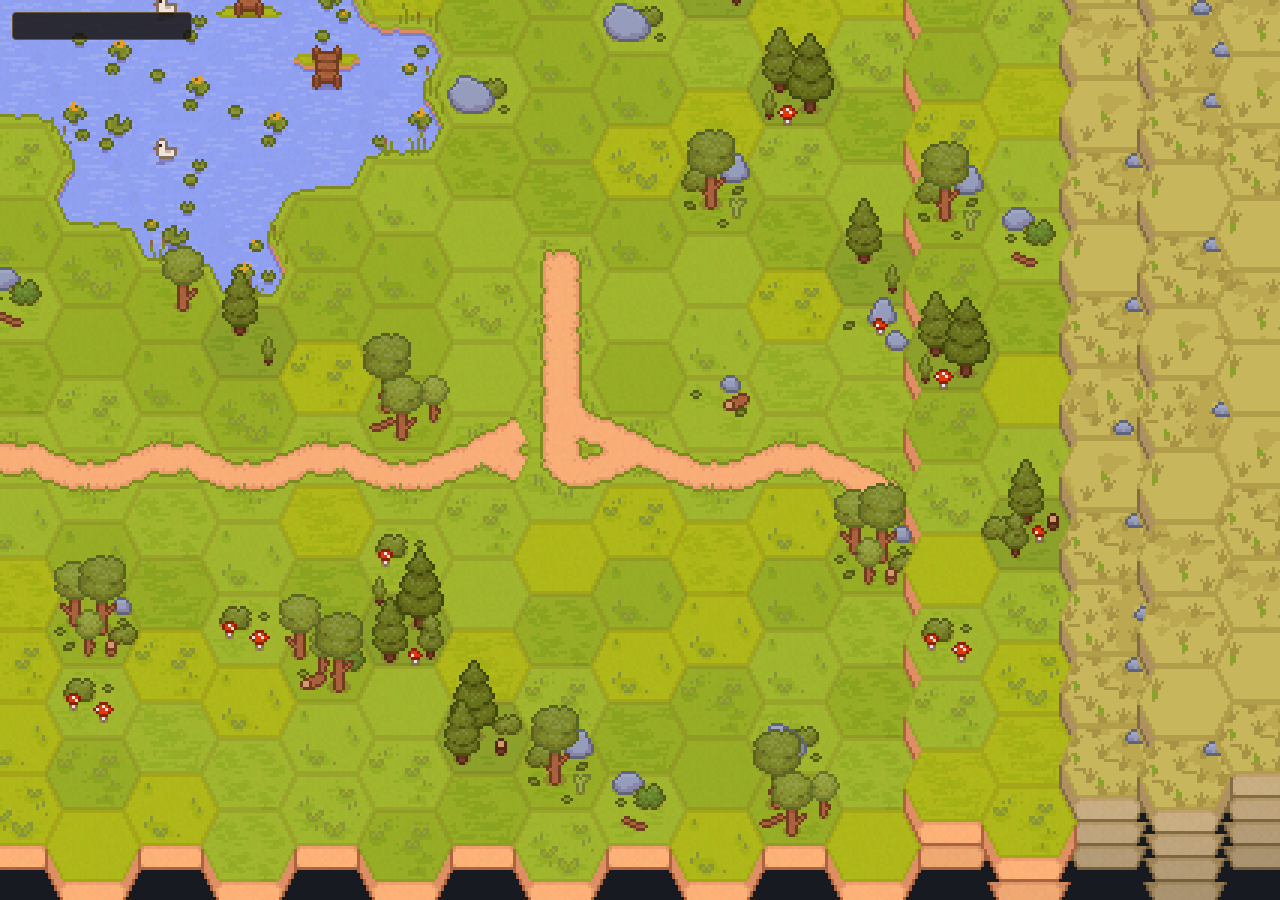
==== index.html @ 035b2f47 "Gut the three.js game; rebuild on the 2.5D tileset The repo now lives at the project root, so the ga" ====
<!DOCTYPE html>
<html lang="en">
<head>
  <meta charset="UTF-8">
  <meta name="viewport" content="width=device-width, initial-scale=1.0, user-scalable=no">
  <title>Hex World</title>
  <link rel="stylesheet" href="src/ui/ui.css">
</head>
<body>
  <div id="stage">
    <canvas id="view"></canvas>

    <!-- World-anchored context buttons; positioned by the camera transform. -->
    <div id="worldspace"></div>

    <!-- Top-left status readout. -->
    <div id="hud">
      <div id="hud-stats"></div>
      <div id="hud-skills"></div>
    </div>

    <!-- Bottom bar: the panel buttons. -->
    <nav id="taskbar"></nav>

    <div id="notifications"></div>
    <div id="modal-root"></div>
  </div>

  <noscript>This game needs JavaScript.</noscript>
  <script type="module" src="src/main.js"></script>
</body>
</html>
---- src/ui/ui.css ----
/* ui.css — chrome around the canvas. The world itself is drawn, not styled. */

@import url('https://fonts.googleapis.com/css2?family=Cinzel:wght@400;700&display=swap');

:root {
  --ink: #f0e6d2;
  --ink-dim: #b9ab8f;
  --panel: #1e1a14;
  --panel-edge: #6b5836;
  --accent: #d9b45b;
  --bad: #c05a4a;
}

* { box-sizing: border-box; }

html, body {
  margin: 0;
  height: 100%;
  overflow: hidden;
  background: #0d0f14;
  color: var(--ink);
  font-family: 'Cinzel', Georgia, serif;
  -webkit-font-smoothing: antialiased;
}

#stage { position: relative; width: 100vw; height: 100vh; }

#view {
  display: block;
  width: 100%;
  height: 100%;
  image-rendering: pixelated;
  image-rendering: crisp-edges;
  cursor: crosshair;
  touch-action: none;
}

/* ---------------------------------------------------------------- HUD */

#hud {
  position: absolute;
  top: 12px;
  left: 12px;
  padding: 10px 14px;
  background: rgba(20, 17, 12, 0.82);
  border: 1px solid var(--panel-edge);
  border-radius: 4px;
  font-size: 13px;
  line-height: 1.6;
  pointer-events: none;
  min-width: 180px;
}

#hud b { color: var(--accent); font-weight: 700; }
#hud .dim { color: var(--ink-dim); font-size: 11px; }

#hud-skills { margin-top: 6px; }
#hud-skills .skill { display: flex; align-items: center; gap: 6px; }
#hud-skills img { width: 16px; height: 16px; image-rendering: pixelated; }

/* ------------------------------------------------------- world-anchored */

#worldspace {
  position: absolute;
  inset: 0;
  pointer-events: none;
  overflow: hidden;
}

.context-button {
  position: absolute;
  transform: translate(-50%, -100%);
  padding: 4px 10px;
  background: rgba(20, 17, 12, 0.92);
  border: 1px solid var(--panel-edge);
  border-radius: 3px;
  color: var(--ink);
  font-family: inherit;
  font-size: 12px;
  white-space: nowrap;
  cursor: pointer;
  pointer-events: auto;
}

.context-button:hover { border-color: var(--accent); color: var(--accent); }

/* ---------------------------------------------------------- notifications */

#notifications {
  position: absolute;
  top: 12px;
  left: 50%;
  transform: translateX(-50%);
  display: flex;
  flex-direction: column;
  gap: 6px;
  align-items: center;
  pointer-events: none;
}

.notification {
  padding: 6px 14px;
  background: rgba(20, 17, 12, 0.92);
  border: 1px solid var(--panel-edge);
  border-radius: 3px;
  font-size: 13px;
  animation: fade-in 160ms ease-out;
}

@keyframes fade-in { from { opacity: 0; transform: translateY(-4px); } }

/* -------------------------------------------------------------- taskbar */

#taskbar {
  position: absolute;
  bottom: 12px;
  left: 50%;
  transform: translateX(-50%);
  display: flex;
  gap: 8px;
}

#taskbar button {
  padding: 6px 16px;
  background: rgba(20, 17, 12, 0.92);
  border: 1px solid var(--panel-edge);
  border-radius: 3px;
  color: var(--ink);
  font-family: inherit;
  font-size: 13px;
  cursor: pointer;
}

#taskbar button:hover { border-color: var(--accent); color: var(--accent); }

/* --------------------------------------------------------------- modals */

#modal-root:empty { display: none; }

#modal-root {
  position: absolute;
  inset: 0;
  display: flex;
  align-items: center;
  justify-content: center;
  background: rgba(0, 0, 0, 0.5);
}
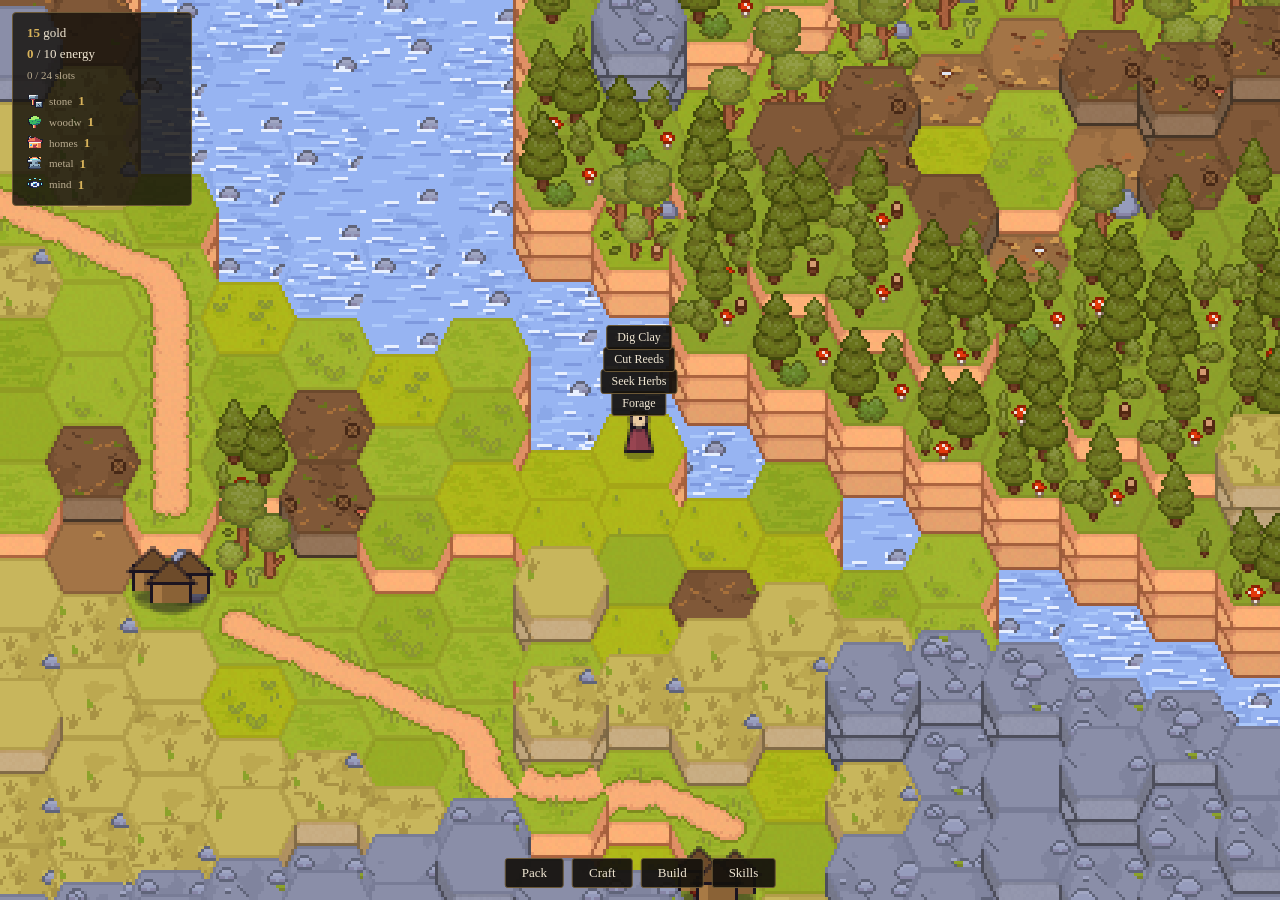
==== commit d8c54018: "Make it playable: world actions, context buttons and panels The economy had no way to reach the worl" ====
--- a/index.html
+++ b/index.html
@@ -17,6 +17,7 @@
     <div id="hud">
       <div id="hud-stats"></div>
       <div id="hud-skills"></div>
+      <div id="hud-terrain" class="dim"></div>
     </div>
 
     <!-- Bottom bar: the panel buttons. -->
--- a/src/ui/ui.css
+++ b/src/ui/ui.css
@@ -145,3 +145,217 @@
   justify-content: center;
   background: rgba(0, 0, 0, 0.5);
 }
+
+/* ------------------------------------------------------------ progress */
+
+.progress {
+  position: absolute;
+  transform: translate(-50%, -100%);
+  padding: 4px 10px;
+  background: rgba(20, 17, 12, 0.94);
+  border: 1px solid var(--panel-edge);
+  border-radius: 3px;
+  font-size: 12px;
+  white-space: nowrap;
+  pointer-events: none;
+}
+
+.progress .bar {
+  margin-top: 4px;
+  height: 4px;
+  background: #3a3227;
+  border-radius: 2px;
+  overflow: hidden;
+}
+
+.progress .bar i { display: block; height: 100%; width: 0; background: var(--accent); }
+
+/* --------------------------------------------------------------- modal */
+
+.modal {
+  width: min(680px, 92vw);
+  max-height: 82vh;
+  display: flex;
+  flex-direction: column;
+  background: var(--panel);
+  border: 1px solid var(--panel-edge);
+  border-radius: 5px;
+  box-shadow: 0 14px 40px rgba(0, 0, 0, 0.65);
+}
+
+.modal header {
+  display: flex;
+  align-items: center;
+  gap: 12px;
+  padding: 12px 16px;
+  border-bottom: 1px solid var(--panel-edge);
+}
+
+.modal header h2 { margin: 0; font-size: 18px; flex: 1; text-transform: capitalize; }
+
+.modal .close {
+  background: none;
+  border: none;
+  color: var(--ink-dim);
+  font-size: 22px;
+  line-height: 1;
+  cursor: pointer;
+}
+
+.modal .close:hover { color: var(--accent); }
+
+.modal-body { padding: 14px 16px; overflow-y: auto; font-size: 14px; }
+.modal-body h3 { font-size: 14px; margin: 16px 0 6px; color: var(--accent); }
+.modal-body p { margin: 6px 0; }
+
+.icon { image-rendering: pixelated; vertical-align: middle; }
+.dim { color: var(--ink-dim); }
+
+/* ------------------------------------------------------------ inventory */
+
+.slots {
+  display: grid;
+  grid-template-columns: repeat(auto-fill, minmax(46px, 1fr));
+  gap: 6px;
+  margin: 10px 0;
+}
+
+.slot {
+  position: relative;
+  aspect-ratio: 1;
+  display: flex;
+  align-items: center;
+  justify-content: center;
+  background: rgba(0, 0, 0, 0.25);
+  border: 1px solid #3a3227;
+  border-radius: 3px;
+}
+
+.slot.empty { opacity: 0.4; }
+.slot .qty { position: absolute; right: 3px; bottom: 1px; font-size: 11px; }
+
+.line {
+  display: flex;
+  align-items: center;
+  gap: 8px;
+  width: 100%;
+  padding: 6px 8px;
+  margin-bottom: 4px;
+  background: rgba(0, 0, 0, 0.2);
+  border: 1px solid #3a3227;
+  border-radius: 3px;
+  color: var(--ink);
+  font-family: inherit;
+  font-size: 13px;
+  cursor: pointer;
+  text-align: left;
+}
+
+.line span:nth-child(2) { flex: 1; }
+.line:hover { border-color: var(--accent); }
+
+/* -------------------------------------------------------------- crafting */
+
+.tabs { display: flex; gap: 4px; flex-wrap: wrap; margin-bottom: 10px; }
+
+.tabs .tab {
+  display: flex;
+  align-items: center;
+  gap: 5px;
+  padding: 5px 10px;
+  background: rgba(0, 0, 0, 0.25);
+  border: 1px solid #3a3227;
+  border-radius: 3px;
+  color: var(--ink-dim);
+  font-family: inherit;
+  font-size: 12px;
+  text-transform: capitalize;
+  cursor: pointer;
+}
+
+.tabs .tab img { image-rendering: pixelated; }
+.tabs .tab.on { color: var(--accent); border-color: var(--accent); }
+
+.recipes { display: flex; flex-direction: column; gap: 8px; }
+
+.recipe {
+  padding: 8px 10px;
+  background: rgba(0, 0, 0, 0.2);
+  border: 1px solid #3a3227;
+  border-radius: 3px;
+}
+
+.recipe.locked { opacity: 0.62; }
+
+.recipe-head { display: flex; align-items: center; gap: 10px; }
+.recipe-head > div { flex: 1; display: flex; flex-direction: column; }
+.recipe-head .dim { font-size: 11px; text-transform: capitalize; }
+
+.recipe-head button {
+  padding: 5px 12px;
+  background: #2b2519;
+  border: 1px solid var(--panel-edge);
+  border-radius: 3px;
+  color: var(--ink);
+  font-family: inherit;
+  font-size: 12px;
+  cursor: pointer;
+}
+
+.recipe-head button:hover:not(:disabled) { border-color: var(--accent); color: var(--accent); }
+.recipe-head button:disabled { opacity: 0.4; cursor: default; }
+
+.ingredients { display: flex; flex-wrap: wrap; gap: 10px; margin-top: 6px; font-size: 12px; }
+.ingredient { display: inline-flex; align-items: center; gap: 3px; }
+.ingredient.short { color: var(--bad); }
+
+.why { margin: 6px 0 0; padding-left: 16px; font-size: 11px; color: var(--ink-dim); }
+
+/* ---------------------------------------------------------------- skills */
+
+.skill-block { margin-bottom: 18px; }
+.skill-block header { display: flex; align-items: center; gap: 8px; padding: 0; border: none; }
+.skill-block h3 { margin: 0; flex: 1; text-transform: capitalize; color: var(--ink); }
+.skill-block header img { image-rendering: pixelated; }
+.skill-block header b { color: var(--accent); font-size: 18px; }
+
+.xp-bar { height: 4px; margin: 6px 0 10px; background: #3a3227; border-radius: 2px; overflow: hidden; }
+.xp-bar i { display: block; height: 100%; background: var(--accent); }
+
+.abilities { display: flex; flex-direction: column; gap: 6px; }
+.ability { display: flex; gap: 10px; align-items: flex-start; font-size: 12px; }
+.ability img { image-rendering: pixelated; margin-top: 2px; }
+.ability.locked { opacity: 0.35; }
+.ability ul { margin: 2px 0 0; padding-left: 16px; }
+
+/* ----------------------------------------------------------------- trade */
+
+.trade { display: flex; flex-direction: column; gap: 5px; }
+
+.trade-row {
+  display: flex;
+  align-items: center;
+  gap: 8px;
+  padding: 5px 8px;
+  background: rgba(0, 0, 0, 0.2);
+  border: 1px solid #3a3227;
+  border-radius: 3px;
+  font-size: 13px;
+}
+
+.trade-row > span:nth-child(2) { flex: 1; }
+.trade-row .dim { font-size: 11px; }
+
+.trade-row button {
+  padding: 4px 10px;
+  background: #2b2519;
+  border: 1px solid var(--panel-edge);
+  border-radius: 3px;
+  color: var(--ink);
+  font-family: inherit;
+  font-size: 12px;
+  cursor: pointer;
+}
+
+.trade-row button:hover:not(:disabled) { border-color: var(--accent); color: var(--accent); }
+.trade-row button:disabled { opacity: 0.35; cursor: default; }
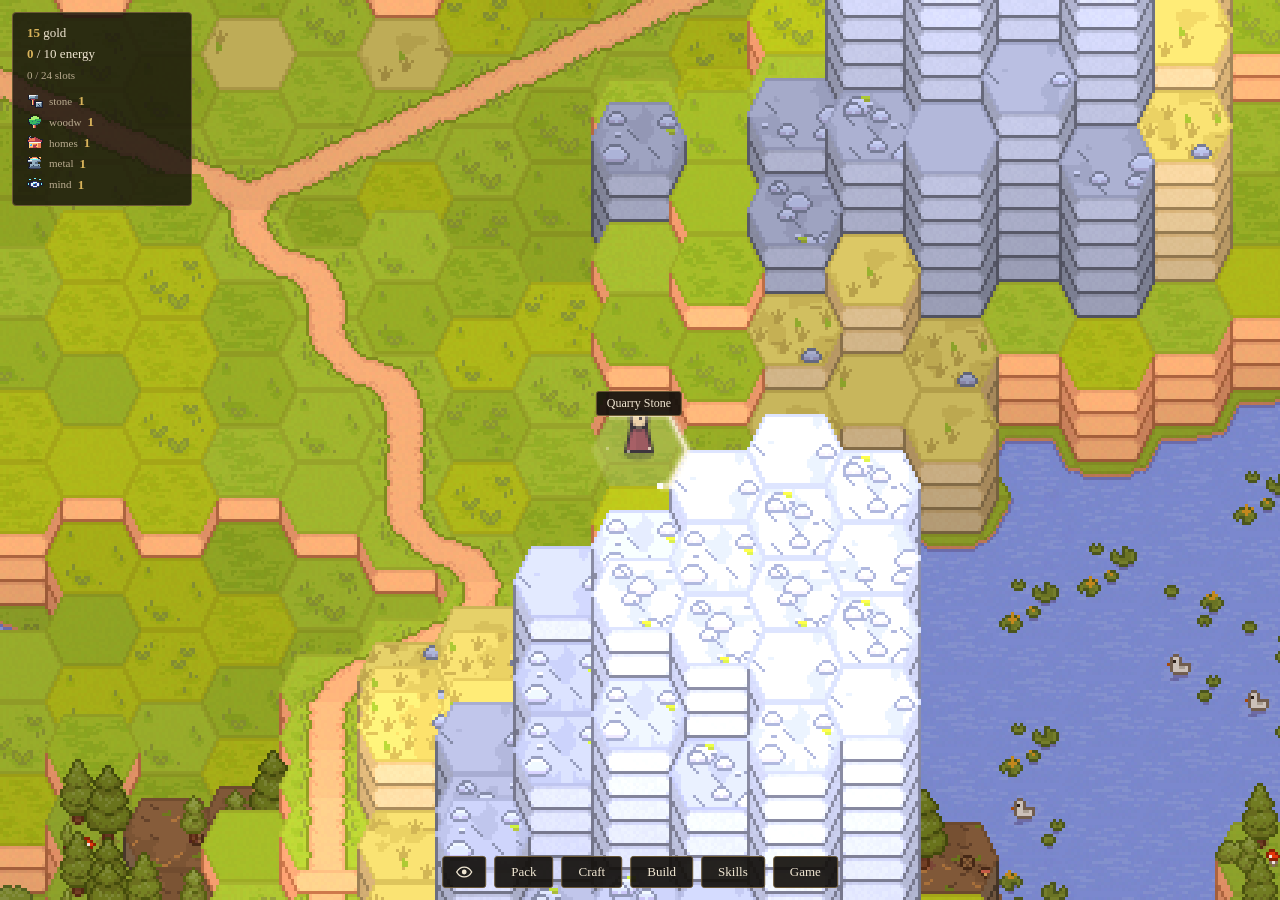
==== commit e8b306f4: "Make Mind the exploring skill: hidden resources, scenic finds, eye view Mind xp no longer comes from" ====
--- a/index.html
+++ b/index.html
@@ -24,6 +24,7 @@
     <nav id="taskbar"></nav>
 
     <div id="notifications"></div>
+    <div id="pings" aria-live="polite"></div>
     <div id="modal-root"></div>
   </div>
 
--- a/src/ui/ui.css
+++ b/src/ui/ui.css
@@ -133,6 +133,61 @@
 
 #taskbar button:hover { border-color: var(--accent); color: var(--accent); }
 
+#taskbar button.eye { display: flex; align-items: center; padding: 6px 12px; }
+#taskbar button.eye.on {
+  border-color: #f6cc52;
+  color: #f6cc52;
+  box-shadow: 0 0 12px rgba(246, 204, 82, 0.45);
+}
+
+/* ---------------------------------------------------------------- pings */
+
+/* The tier colours match TIER_COLORS in render/discovery_fx.js. */
+#pings {
+  position: absolute;
+  top: 18%;
+  left: 50%;
+  transform: translateX(-50%);
+  pointer-events: none;
+  display: flex;
+  justify-content: center;
+}
+
+.ping {
+  --tone: 240, 230, 210;
+  min-width: 220px;
+  padding: 10px 26px 12px;
+  text-align: center;
+  background: rgba(20, 17, 12, 0.94);
+  border: 1px solid rgb(var(--tone));
+  border-radius: 4px;
+  box-shadow: 0 0 24px rgba(var(--tone), 0.45), inset 0 0 18px rgba(var(--tone), 0.12);
+  animation: ping-in 340ms cubic-bezier(.2, 1.4, .4, 1);
+}
+.ping.out { opacity: 0; transform: translateY(-6px); transition: all 240ms ease-in; }
+
+.ping-kicker {
+  font-size: 10px;
+  letter-spacing: 0.22em;
+  text-transform: uppercase;
+  color: rgb(var(--tone));
+  opacity: 0.85;
+}
+.ping-title { font-size: 19px; font-weight: 700; margin: 2px 0; }
+.ping-xp { font-size: 12px; color: rgb(var(--tone)); }
+
+.ping.tier-1 { --tone: 214, 137, 82; }
+.ping.tier-2 { --tone: 206, 218, 236; }
+.ping.tier-3 { --tone: 246, 204, 82; }
+.ping.tier-3 .ping-title { text-shadow: 0 0 12px rgba(246, 204, 82, 0.6); }
+.ping.kind-achievement { --tone: 150, 214, 180; }
+.ping.kind-village,
+.ping.kind-trade { --tone: 217, 180, 91; }
+
+@keyframes ping-in {
+  from { opacity: 0; transform: scale(0.85); }
+}
+
 /* --------------------------------------------------------------- modals */
 
 #modal-root:empty { display: none; }
@@ -359,3 +414,30 @@
 
 .trade-row button:hover:not(:disabled) { border-color: var(--accent); color: var(--accent); }
 .trade-row button:disabled { opacity: 0.35; cursor: default; }
+
+/* Free-resource testing mode: unmissable on purpose. */
+.free-badge {
+  display: inline-block;
+  margin-top: 4px;
+  padding: 1px 6px;
+  border: 1px solid #d9a441;
+  border-radius: 3px;
+  color: #f0c46a;
+  font-size: 11px;
+  letter-spacing: 0.06em;
+}
+
+/* ------------------------------------------------------- mind discoveries */
+
+.discoveries { margin: 6px 0 4px; font-size: 12px; }
+.discoveries p { margin: 0 0 4px; }
+.discoveries .find.copper { color: rgb(214, 137, 82); }
+.discoveries .find.silver { color: rgb(206, 218, 236); }
+.discoveries .find.gold { color: rgb(246, 204, 82); }
+.achievements { margin: 0; padding: 0; list-style: none; display: flex; flex-wrap: wrap; gap: 4px; }
+.achievements li {
+  padding: 2px 8px;
+  border: 1px solid rgba(150, 214, 180, 0.6);
+  border-radius: 10px;
+  color: rgb(150, 214, 180);
+}
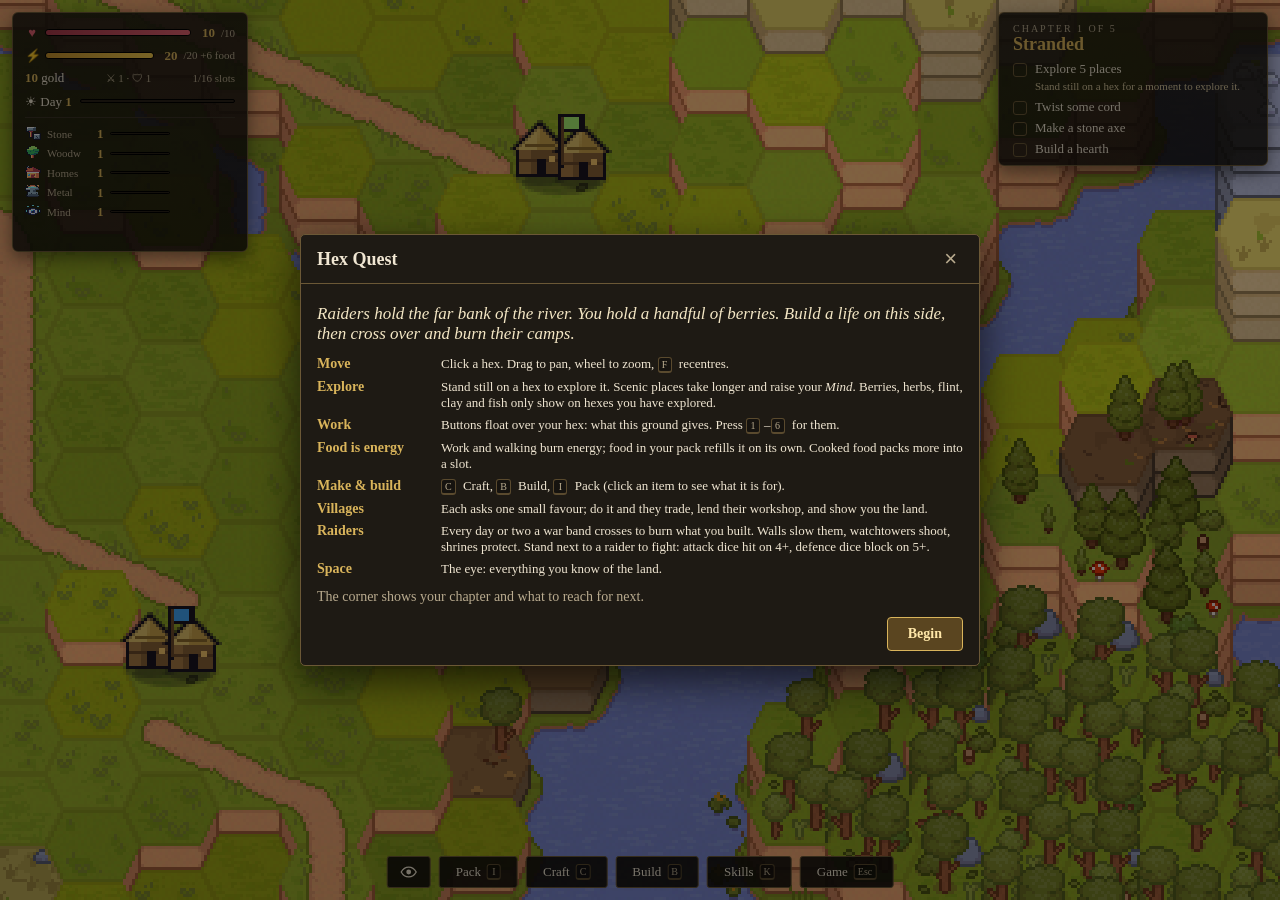
==== commit 19b6a9d2: "Fork: Hex Quest - chapters, raiders, village favours, 56 significant items Turns the sandbox into a " ====
--- a/index.html
+++ b/index.html
@@ -3,24 +3,29 @@
 <head>
   <meta charset="UTF-8">
   <meta name="viewport" content="width=device-width, initial-scale=1.0, user-scalable=no">
-  <title>Hex World</title>
+  <title>Hex Quest</title>
   <link rel="stylesheet" href="src/ui/ui.css">
 </head>
 <body>
   <div id="stage">
     <canvas id="view"></canvas>
 
-    <!-- World-anchored context buttons; positioned by the camera transform. -->
+    <!-- World-anchored buttons, dice and floating text; positioned by the camera. -->
     <div id="worldspace"></div>
 
-    <!-- Top-left status readout. -->
+    <!-- Top-left: health, energy, gold, day, skills. -->
     <div id="hud">
       <div id="hud-stats"></div>
       <div id="hud-skills"></div>
       <div id="hud-terrain" class="dim"></div>
     </div>
 
-    <!-- Bottom bar: the panel buttons. -->
+    <!-- Top-right: the chapter you are on and what to reach for next. -->
+    <aside id="journey" aria-live="polite"></aside>
+
+    <!-- A red line while a raid is coming. -->
+    <div id="alert" role="status"></div>
+
     <nav id="taskbar"></nav>
 
     <div id="notifications"></div>
--- a/src/ui/ui.css
+++ b/src/ui/ui.css
@@ -41,22 +41,89 @@
   position: absolute;
   top: 12px;
   left: 12px;
-  padding: 10px 14px;
-  background: rgba(20, 17, 12, 0.82);
-  border: 1px solid var(--panel-edge);
-  border-radius: 4px;
+  padding: 10px 12px;
+  background: linear-gradient(180deg, rgba(30, 25, 17, 0.9), rgba(18, 15, 11, 0.86));
+  border: 1px solid var(--panel-edge);
+  border-radius: 6px;
+  box-shadow: 0 6px 18px rgba(0, 0, 0, 0.45);
   font-size: 13px;
-  line-height: 1.6;
+  line-height: 1.5;
   pointer-events: none;
-  min-width: 180px;
+  width: 236px;
 }
 
 #hud b { color: var(--accent); font-weight: 700; }
 #hud .dim { color: var(--ink-dim); font-size: 11px; }
 
-#hud-skills { margin-top: 6px; }
+.bar-row { display: flex; align-items: center; gap: 6px; margin-bottom: 3px; }
+.bar-row b { min-width: 18px; text-align: right; }
+.glyph { width: 14px; text-align: center; }
+.glyph.hp { color: #e0606e; }
+.glyph.en { color: #f2c94c; }
+.meter { flex: 1; height: 7px; background: #2a2219; border: 1px solid #000; border-radius: 4px; overflow: hidden; }
+.meter i { display: block; height: 100%; transition: width 220ms ease-out; }
+.meter.hp i { background: linear-gradient(90deg, #a83a4a, #e0606e); }
+.meter.en i { background: linear-gradient(90deg, #c4902c, #f2c94c); }
+.meter.day { flex: 1; height: 4px; }
+.meter.day i { background: #d9b45b; }
+.meter.xp { height: 3px; flex: 1; max-width: 60px; }
+.meter.xp i { background: #8fb36a; }
+.hud-line { display: flex; align-items: center; justify-content: space-between; gap: 8px; margin-top: 2px; }
+.hud-line.day { margin-top: 4px; }
+.hud-line.day.night { color: #9fb0ff; }
+
+#hud-skills { margin-top: 6px; padding-top: 6px; border-top: 1px solid #3a3227; }
 #hud-skills .skill { display: flex; align-items: center; gap: 6px; }
+#hud-skills .skill .dim { width: 44px; text-transform: capitalize; }
 #hud-skills img { width: 16px; height: 16px; image-rendering: pixelated; }
+#hud-terrain { margin-top: 4px; min-height: 15px; text-transform: none; }
+
+/* ------------------------------------------------------------ journey */
+
+#journey {
+  position: absolute;
+  top: 12px;
+  right: 12px;
+  width: 270px;
+  padding: 10px 14px 8px;
+  background: linear-gradient(180deg, rgba(30, 25, 17, 0.9), rgba(18, 15, 11, 0.86));
+  border: 1px solid var(--panel-edge);
+  border-radius: 6px;
+  box-shadow: 0 6px 18px rgba(0, 0, 0, 0.45);
+  pointer-events: none;
+  font-size: 13px;
+}
+.stage-kicker { font-size: 10px; letter-spacing: 0.2em; text-transform: uppercase; color: var(--ink-dim); }
+.stage-name { font-size: 18px; font-weight: 700; color: var(--accent); margin-bottom: 6px; }
+#journey ul { list-style: none; margin: 0; padding: 0; display: flex; flex-direction: column; gap: 5px; }
+#journey li { display: flex; gap: 8px; align-items: flex-start; }
+#journey li .box {
+  flex: none; width: 14px; height: 14px; margin-top: 2px; border: 1px solid var(--panel-edge);
+  border-radius: 3px; font-size: 11px; line-height: 12px; text-align: center; color: #9be38a;
+}
+#journey li.done { color: var(--ink-dim); text-decoration: line-through; text-decoration-color: rgba(185, 171, 143, 0.5); }
+#journey li.done .box { border-color: #6aa85b; background: rgba(106, 168, 91, 0.2); }
+#journey li small { display: block; color: #d8c79d; font-size: 11px; line-height: 1.35; margin-top: 2px; font-family: Georgia, serif; }
+
+#alert {
+  position: absolute; top: 12px; left: 50%; transform: translateX(-50%);
+  padding: 5px 16px; border-radius: 4px; font-size: 14px; font-weight: 700;
+  background: rgba(70, 14, 22, 0.92); border: 1px solid #d1596d; color: #ffd9de;
+  box-shadow: 0 0 18px rgba(209, 89, 109, 0.45);
+  pointer-events: none; display: none;
+  animation: alert-pulse 1.4s ease-in-out infinite;
+}
+#alert.on { display: block; }
+#alert.on ~ #notifications { top: 48px; }
+@keyframes alert-pulse { 50% { box-shadow: 0 0 6px rgba(209, 89, 109, 0.2); } }
+
+kbd {
+  display: inline-block; min-width: 14px; padding: 0 3px; margin: 0 4px 0 0;
+  border: 1px solid #5a4a2e; border-bottom-width: 2px; border-radius: 3px;
+  font: 10px/13px Georgia, serif; color: var(--ink-dim); text-align: center; background: rgba(0, 0, 0, 0.25);
+}
+#taskbar kbd { margin: 0 0 0 6px; }
+#taskbar button { display: flex; align-items: center; white-space: nowrap; }
 
 /* ------------------------------------------------------- world-anchored */
 
@@ -83,6 +150,39 @@
 }
 
 .context-button:hover { border-color: var(--accent); color: var(--accent); }
+.context-button.important { border-color: var(--accent); color: #ffe7a8; box-shadow: 0 0 10px rgba(217, 180, 91, 0.45); }
+.context-button kbd { margin-right: 6px; }
+
+/* dice and floating text */
+.dice {
+  position: absolute; transform: translate(-50%, -100%);
+  display: flex; align-items: center; gap: 2px; padding: 3px 5px;
+  background: rgba(16, 12, 10, 0.88); border: 1px solid #5a4a2e; border-radius: 4px;
+  pointer-events: none; white-space: nowrap; animation: fade-in 120ms ease-out;
+}
+.dice.out { opacity: 0; transition: opacity 280ms; }
+.die {
+  font-style: normal; width: 15px; height: 15px; border-radius: 3px; font: 700 10px/15px Georgia, serif;
+  text-align: center; opacity: 0.45;
+}
+.die.atk { background: #6e2430; color: #ffd9de; }
+.die.def { background: #c9c3b4; color: #1b1420; }
+.die.on { opacity: 1; box-shadow: 0 0 6px rgba(255, 220, 150, 0.8); }
+.dice .vs { font-size: 9px; color: var(--ink-dim); margin: 0 2px; }
+.dice .dmg { margin-left: 4px; font-size: 13px; color: #ff8a96; }
+.dice.friendly .dmg { color: #a6f08a; }
+.dice .dmg.miss { color: var(--ink-dim); font-size: 11px; }
+
+.float {
+  position: absolute; transform: translate(-50%, -100%); pointer-events: none;
+  font-size: 13px; font-weight: 700; white-space: nowrap; color: #f6e7b8;
+  text-shadow: 0 1px 0 #000, 0 0 6px rgba(0, 0, 0, 0.8);
+  animation: float-up 1.3s ease-out forwards;
+}
+.float.gain { color: #ffe08a; }
+.float.find { color: #a6f0e8; }
+.float.heal { color: #a6f08a; }
+@keyframes float-up { from { opacity: 0; margin-top: 4px; } 15% { opacity: 1; } to { opacity: 0; margin-top: -26px; } }
 
 /* ---------------------------------------------------------- notifications */
 
@@ -132,6 +232,8 @@
 }
 
 #taskbar button:hover { border-color: var(--accent); color: var(--accent); }
+#taskbar button.nudge { border-color: var(--accent); color: #ffe7a8; box-shadow: 0 0 12px rgba(217, 180, 91, 0.55); }
+.notification.bad { border-color: #d1596d; color: #ffd9de; }
 
 #taskbar button.eye { display: flex; align-items: center; padding: 6px 12px; }
 #taskbar button.eye.on {
@@ -180,7 +282,11 @@
 .ping.tier-2 { --tone: 206, 218, 236; }
 .ping.tier-3 { --tone: 246, 204, 82; }
 .ping.tier-3 .ping-title { text-shadow: 0 0 12px rgba(246, 204, 82, 0.6); }
-.ping.kind-achievement { --tone: 150, 214, 180; }
+.ping.kind-achievement, .ping.kind-goal { --tone: 150, 214, 180; }
+.ping.kind-level { --tone: 160, 200, 255; }
+.ping.kind-stage, .ping.kind-victory { --tone: 246, 204, 82; }
+.ping.kind-stage .ping-title, .ping.kind-victory .ping-title { font-size: 24px; }
+.ping.kind-raid { --tone: 230, 90, 105; }
 .ping.kind-village,
 .ping.kind-trade { --tone: 217, 180, 91; }
 
@@ -414,6 +520,55 @@
 
 .trade-row button:hover:not(:disabled) { border-color: var(--accent); color: var(--accent); }
 .trade-row button:disabled { opacity: 0.35; cursor: default; }
+
+.modal.wide { width: min(820px, 94vw); }
+.recipe.ready { border-color: #5d7a3e; }
+.recipe-head .desc { font-size: 11px; color: var(--ink-dim); font-family: Georgia, serif; line-height: 1.3; }
+.ingredients .tools { font-size: 11px; }
+.ingredients .tool { color: var(--ink); }
+.ingredients .tool + .tool::before { content: ' + '; color: var(--ink-dim); }
+.ingredients .lvl { margin-left: auto; text-transform: capitalize; }
+.where { color: #d8c79d; font-size: 12px; }
+
+.slot { color: inherit; font-family: inherit; cursor: pointer; padding: 0; }
+button.slot:hover, .slot.selected { border-color: var(--accent); }
+.pack-stats { display: flex; flex-wrap: wrap; gap: 6px 16px; font-size: 13px; }
+.detail { margin-top: 8px; padding: 10px 12px; border: 1px solid #3a3227; border-radius: 4px; background: rgba(0,0,0,0.2); }
+.detail-head { display: flex; gap: 10px; align-items: center; }
+.detail-head > div { display: flex; flex-direction: column; }
+.detail .kind { font-size: 11px; text-transform: capitalize; }
+.detail p { font-family: Georgia, serif; font-size: 13px; }
+
+.trade-cols { display: grid; grid-template-columns: 1fr 1fr; gap: 14px; }
+.village-kind { font-size: 13px; }
+.favour { padding: 10px 12px; border: 1px solid var(--panel-edge); border-radius: 4px; background: rgba(217, 180, 91, 0.06); }
+.elder { font-family: Georgia, serif; font-size: 15px; font-style: italic; }
+.raided { color: #ffb3bd; }
+.trade-row input { flex: 1; background: #111; color: var(--ink); border: 1px solid #3a3227; padding: 3px 6px; font-family: inherit; }
+
+.message { font-size: 14px; }
+.message .lede { font-size: 17px; font-family: Georgia, serif; font-style: italic; color: #f3e6c4; }
+.howto { display: grid; grid-template-columns: 110px 1fr; gap: 6px 14px; margin: 12px 0; }
+.howto > div { display: contents; }
+.howto b { color: var(--accent); }
+.howto span { font-family: Georgia, serif; font-size: 13px; }
+.stats { display: grid; grid-template-columns: repeat(3, 1fr); gap: 10px; margin: 14px 0; }
+.stats > div { display: flex; flex-direction: column; align-items: center; padding: 8px; border: 1px solid #3a3227; border-radius: 4px; }
+.stats b { font-size: 24px; color: var(--accent); }
+.stats span { font-size: 11px; color: var(--ink-dim); }
+.message-buttons { display: flex; gap: 10px; justify-content: flex-end; margin-top: 12px; }
+button.big {
+  padding: 8px 20px; font: 700 14px 'Cinzel', Georgia, serif; color: var(--ink); cursor: pointer;
+  background: #2b2519; border: 1px solid var(--panel-edge); border-radius: 4px;
+}
+button.big.primary { background: #5a4520; border-color: var(--accent); color: #ffe7a8; }
+button.big:hover { border-color: var(--accent); }
+
+@media (max-width: 900px) {
+  #journey { width: 200px; font-size: 12px; }
+  #hud { width: 200px; }
+  .trade-cols { grid-template-columns: 1fr; }
+}
 
 /* Free-resource testing mode: unmissable on purpose. */
 .free-badge {
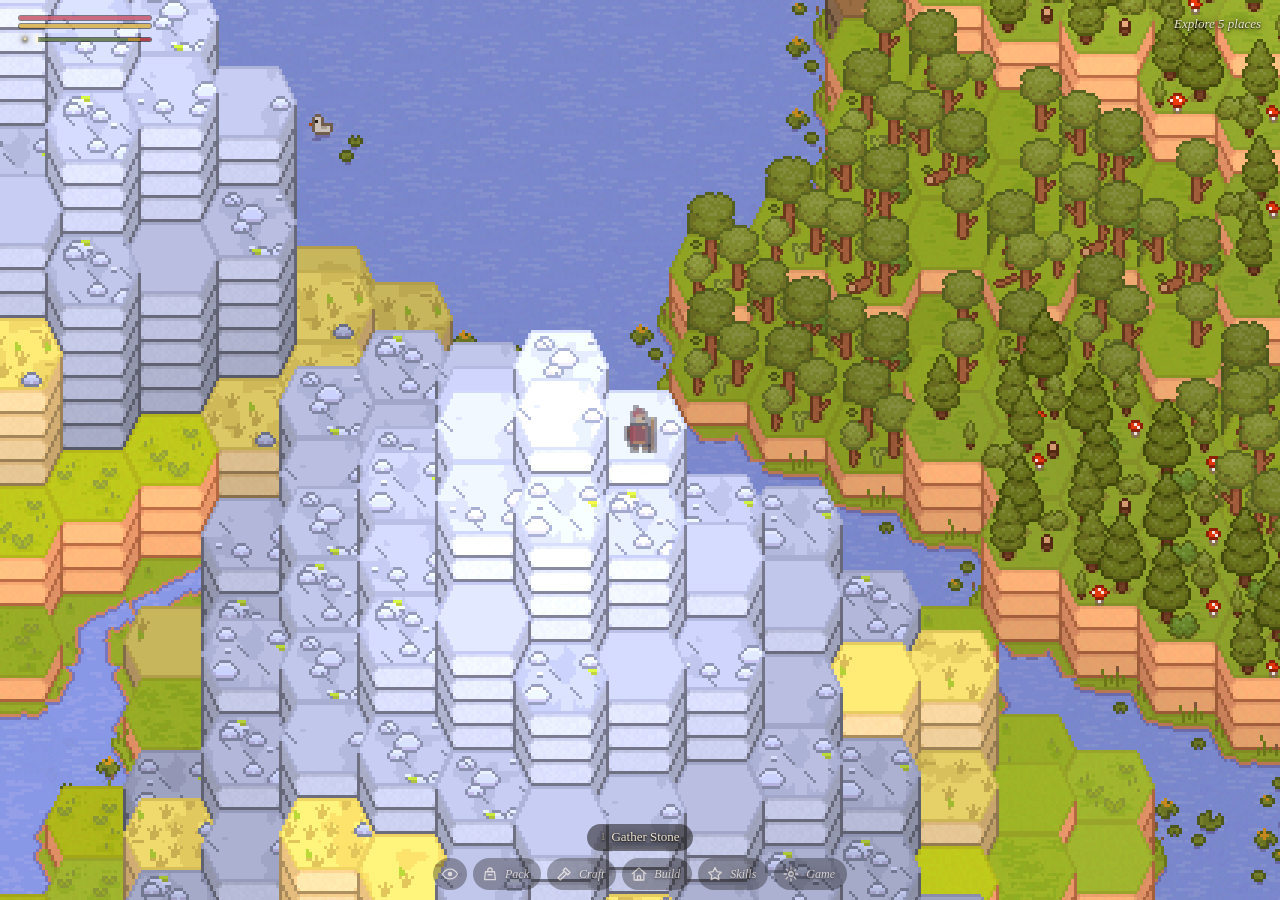
==== commit ec9bd627: "Revamp graphics: huts, villages, animated player/units, ladders, and bridges" ====
--- a/index.html
+++ b/index.html
@@ -10,26 +10,38 @@
   <div id="stage">
     <canvas id="view"></canvas>
 
-    <!-- World-anchored buttons, dice and floating text; positioned by the camera. -->
+    <!-- Anchored to the world: dice, what you gathered, the names of places. -->
     <div id="worldspace"></div>
 
-    <!-- Top-left: health, energy, gold, day, skills. -->
-    <div id="hud">
-      <div id="hud-stats"></div>
-      <div id="hud-skills"></div>
-      <div id="hud-terrain" class="dim"></div>
+    <!--
+      Everything docked to the screen lives in one grid, each thing in a cell of
+      its own, so nothing can land on anything else. And all of it is quiet: see
+      the top of ui.js for the rule, and the "chrome" section of ui.css.
+    -->
+    <div id="chrome">
+      <!-- Top-left: two bars and the moon. Point at it for the numbers. -->
+      <div id="hud">
+        <div id="hud-stats"></div>
+        <div id="hud-terrain"></div>
+        <div id="hud-more"></div>
+      </div>
+
+      <!-- Top-centre: a chapter's name, when one begins. -->
+      <div id="card" aria-live="polite"></div>
+
+      <!-- Top-right: the one thing to reach for next. Point at it for the rest. -->
+      <aside id="journey" aria-live="polite"></aside>
+
+      <!-- Bottom-left: what just happened, a line at a time. -->
+      <div id="murmurs" aria-live="polite"></div>
+
+      <!-- Bottom-centre: what this hex offers, over the menu buttons. -->
+      <div id="dock">
+        <div id="actions"></div>
+        <nav id="taskbar"></nav>
+      </div>
     </div>
 
-    <!-- Top-right: the chapter you are on and what to reach for next. -->
-    <aside id="journey" aria-live="polite"></aside>
-
-    <!-- A red line while a raid is coming. -->
-    <div id="alert" role="status"></div>
-
-    <nav id="taskbar"></nav>
-
-    <div id="notifications"></div>
-    <div id="pings" aria-live="polite"></div>
     <div id="modal-root"></div>
   </div>
 
--- a/src/ui/ui.css
+++ b/src/ui/ui.css
@@ -19,7 +19,8 @@
   overflow: hidden;
   background: #0d0f14;
   color: var(--ink);
-  font-family: 'Cinzel', Georgia, serif;
+  /* Georgia for everything said in passing; Cinzel is kept for titles. */
+  font-family: Georgia, 'Times New Roman', serif;
   -webkit-font-smoothing: antialiased;
 }
 
@@ -35,264 +36,361 @@
   touch-action: none;
 }
 
-/* ---------------------------------------------------------------- HUD */
-
-#hud {
+/* ------------------------------------------------------------- chrome */
+
+/*
+ * Everything docked to the screen is a cell of this grid:
+ *
+ *     hud      card     journey
+ *     murmurs  murmurs  .
+ *     dock     dock     dock
+ *
+ * Nothing in here is positioned by hand: two things in different cells cannot
+ * land on top of each other, whatever they say and however long it is.
+ *
+ * And none of it has a box. Text sits on the map with a shadow under it; the
+ * corners are a few thin lines. A panel's worth of dark backing appears behind
+ * a corner only while you are pointing at it, when it has more to say.
+ */
+#chrome {
   position: absolute;
-  top: 12px;
-  left: 12px;
-  padding: 10px 12px;
-  background: linear-gradient(180deg, rgba(30, 25, 17, 0.9), rgba(18, 15, 11, 0.86));
-  border: 1px solid var(--panel-edge);
-  border-radius: 6px;
-  box-shadow: 0 6px 18px rgba(0, 0, 0, 0.45);
-  font-size: 13px;
-  line-height: 1.5;
-  pointer-events: none;
-  width: 236px;
-}
-
-#hud b { color: var(--accent); font-weight: 700; }
-#hud .dim { color: var(--ink-dim); font-size: 11px; }
-
-.bar-row { display: flex; align-items: center; gap: 6px; margin-bottom: 3px; }
-.bar-row b { min-width: 18px; text-align: right; }
-.glyph { width: 14px; text-align: center; }
-.glyph.hp { color: #e0606e; }
-.glyph.en { color: #f2c94c; }
-.meter { flex: 1; height: 7px; background: #2a2219; border: 1px solid #000; border-radius: 4px; overflow: hidden; }
-.meter i { display: block; height: 100%; transition: width 220ms ease-out; }
-.meter.hp i { background: linear-gradient(90deg, #a83a4a, #e0606e); }
-.meter.en i { background: linear-gradient(90deg, #c4902c, #f2c94c); }
-.meter.day { flex: 1; height: 4px; }
-.meter.day i { background: #d9b45b; }
-.meter.xp { height: 3px; flex: 1; max-width: 60px; }
-.meter.xp i { background: #8fb36a; }
-.hud-line { display: flex; align-items: center; justify-content: space-between; gap: 8px; margin-top: 2px; }
-.hud-line.day { margin-top: 4px; }
-.hud-line.day.night { color: #9fb0ff; }
-
-#hud-skills { margin-top: 6px; padding-top: 6px; border-top: 1px solid #3a3227; }
-#hud-skills .skill { display: flex; align-items: center; gap: 6px; }
-#hud-skills .skill .dim { width: 44px; text-transform: capitalize; }
-#hud-skills img { width: 16px; height: 16px; image-rendering: pixelated; }
-#hud-terrain { margin-top: 4px; min-height: 15px; text-transform: none; }
-
-/* ------------------------------------------------------------ journey */
-
-#journey {
-  position: absolute;
-  top: 12px;
-  right: 12px;
-  width: 270px;
-  padding: 10px 14px 8px;
-  background: linear-gradient(180deg, rgba(30, 25, 17, 0.9), rgba(18, 15, 11, 0.86));
-  border: 1px solid var(--panel-edge);
-  border-radius: 6px;
-  box-shadow: 0 6px 18px rgba(0, 0, 0, 0.45);
+  inset: 10px;
+  z-index: 2;
+  display: grid;
+  grid-template-columns: minmax(0, 1fr) minmax(0, auto) minmax(0, 1fr);
+  grid-template-rows: auto minmax(0, 1fr) auto;
+  grid-template-areas:
+    "hud     card    journey"
+    "murmurs murmurs ."
+    "dock    dock    dock";
+  gap: 8px 12px;
   pointer-events: none;
   font-size: 13px;
-}
-.stage-kicker { font-size: 10px; letter-spacing: 0.2em; text-transform: uppercase; color: var(--ink-dim); }
-.stage-name { font-size: 18px; font-weight: 700; color: var(--accent); margin-bottom: 6px; }
-#journey ul { list-style: none; margin: 0; padding: 0; display: flex; flex-direction: column; gap: 5px; }
-#journey li { display: flex; gap: 8px; align-items: flex-start; }
-#journey li .box {
-  flex: none; width: 14px; height: 14px; margin-top: 2px; border: 1px solid var(--panel-edge);
-  border-radius: 3px; font-size: 11px; line-height: 12px; text-align: center; color: #9be38a;
-}
-#journey li.done { color: var(--ink-dim); text-decoration: line-through; text-decoration-color: rgba(185, 171, 143, 0.5); }
-#journey li.done .box { border-color: #6aa85b; background: rgba(106, 168, 91, 0.2); }
-#journey li small { display: block; color: #d8c79d; font-size: 11px; line-height: 1.35; margin-top: 2px; font-family: Georgia, serif; }
-
-#alert {
-  position: absolute; top: 12px; left: 50%; transform: translateX(-50%);
-  padding: 5px 16px; border-radius: 4px; font-size: 14px; font-weight: 700;
-  background: rgba(70, 14, 22, 0.92); border: 1px solid #d1596d; color: #ffd9de;
-  box-shadow: 0 0 18px rgba(209, 89, 109, 0.45);
-  pointer-events: none; display: none;
-  animation: alert-pulse 1.4s ease-in-out infinite;
-}
-#alert.on { display: block; }
-#alert.on ~ #notifications { top: 48px; }
-@keyframes alert-pulse { 50% { box-shadow: 0 0 6px rgba(209, 89, 109, 0.2); } }
+  text-shadow: 0 1px 2px #000, 0 0 6px rgba(0, 0, 0, 0.75);
+}
+
+#hud { grid-area: hud; align-self: start; justify-self: start; }
+#card { grid-area: card; align-self: start; justify-self: center; }
+#journey { grid-area: journey; align-self: start; justify-self: end; }
+#murmurs { grid-area: murmurs; }
+#dock { grid-area: dock; }
+
+/* A corner: bare until pointed at (or tapped), then backed and opened. */
+#hud, #journey {
+  padding: 6px 9px;
+  border-radius: 6px;
+  pointer-events: auto;
+  cursor: default;
+  transition: background 220ms ease-out;
+}
+#hud:hover, #hud.open, #journey:hover, #journey.open { background: rgba(14, 12, 9, 0.86); }
+
+/* ---------------------------------------------------------------- HUD */
+
+#hud { width: max-content; max-width: 100%; }
+
+.vital {
+  width: 132px;
+  height: 4px;
+  margin-bottom: 4px;
+  border-radius: 2px;
+  overflow: hidden;
+  background: rgba(0, 0, 0, 0.5);
+  box-shadow: 0 0 0 1px rgba(0, 0, 0, 0.55);
+  opacity: 0.85;
+}
+.vital i { display: block; height: 100%; transition: width 220ms ease-out; }
+.vital.hp i { background: #c9566a; }
+.vital.en i { background: #d8b04a; }
+/* Low, and worth a glance: the only time a bar asks for one. */
+.vital.low { opacity: 1; animation: vital-low 1.7s ease-in-out infinite; }
+@keyframes vital-low { 50% { box-shadow: 0 0 0 1px rgba(0, 0, 0, 0.55), 0 0 9px 1px rgba(232, 104, 118, 0.95); } }
+
+/*
+ * The moon dial: the whole moon left to right, quiet until the omens, amber
+ * through them, red for the night the raid comes. The mark is now.
+ */
+.sky { display: flex; align-items: center; gap: 6px; margin-top: 6px; color: #e9d9a6; }
+.sky.night { color: #a9b8ff; }
+.sky .orb { font-size: 11px; line-height: 1; width: 12px; text-align: center; opacity: 0.9; }
+.moon {
+  position: relative;
+  width: 114px;
+  height: 3px;
+  border-radius: 2px;
+  box-shadow: 0 0 0 1px rgba(0, 0, 0, 0.55);
+  background: linear-gradient(90deg,
+    rgba(96, 122, 70, 0.9) 0, rgba(96, 122, 70, 0.9) var(--omens),
+    #b08a30 var(--omens), #b08a30 var(--dusk),
+    #b2404f var(--dusk), #b2404f 100%);
+}
+.moon i {
+  position: absolute;
+  top: -3px;
+  width: 2px;
+  height: 9px;
+  margin-left: -1px;
+  border-radius: 1px;
+  background: #fff6dc;
+  box-shadow: 0 0 4px rgba(255, 246, 220, 0.9);
+  transition: left 240ms linear;
+}
+
+/* What is coming, in a line under the moon. */
+.omen { margin-top: 5px; font-style: italic; font-size: 12px; color: #f0cf7a; }
+.omen.raid { color: #ff9aa5; }
+
+#hud-terrain { min-height: 0; font-size: 12px; font-style: italic; color: var(--ink-dim); }
+#hud-terrain:not(:empty) { margin-top: 4px; }
+
+#hud-more {
+  display: none;
+  margin-top: 8px;
+  padding-top: 7px;
+  border-top: 1px solid rgba(107, 88, 54, 0.6);
+  font-size: 12px;
+  line-height: 1.55;
+  color: var(--ink-dim);
+  text-shadow: none;
+}
+#hud:hover #hud-more, #hud.open #hud-more { display: block; }
+#hud-more b { color: var(--ink); font-weight: 400; }
+#hud-more .skills { margin-top: 6px; }
+#hud-more .skill { display: flex; align-items: center; gap: 6px; }
+#hud-more .skill span { width: 92px; text-transform: capitalize; }
+#hud-more .skill img { width: 14px; height: 14px; image-rendering: pixelated; }
+#hud-more .xp { flex: 1; min-width: 36px; height: 2px; background: #3a3227; border-radius: 1px; overflow: hidden; }
+#hud-more .xp i { display: block; height: 100%; background: #8fb36a; }
+#hud-more .free { margin-top: 6px; color: #f0c46a; font-style: italic; }
+
+/* ------------------------------------------------------------ journey */
+
+#journey { max-width: 270px; text-align: right; }
+
+/* The one line. It arrives clearly, then settles back. */
+.goal-now { font-style: italic; color: var(--ink); opacity: 0.62; transition: opacity 1600ms ease-out; }
+#journey.fresh .goal-now, #journey:hover .goal-now, #journey.open .goal-now { opacity: 1; }
+.goal-done { font-style: italic; color: #b9e0a8; text-decoration: line-through; animation: goal-done 2400ms ease-in forwards; }
+@keyframes goal-done { 0%, 55% { opacity: 0.95; } 100% { opacity: 0; } }
+
+/* How. Kept back unless asked for, or unless you have been here a while. */
+.goal-hint {
+  max-height: 0;
+  overflow: hidden;
+  opacity: 0;
+  font-size: 12px;
+  line-height: 1.35;
+  color: #d8c79d;
+  transition: opacity 900ms ease-out, max-height 900ms ease-out;
+}
+#journey.stuck .goal-hint { max-height: 80px; opacity: 0.8; }
+#journey:hover .goal-hint, #journey.open .goal-hint { display: none; }
+
+.goal-more { display: none; margin-top: 8px; padding-top: 7px; border-top: 1px solid rgba(107, 88, 54, 0.6); text-align: left; text-shadow: none; }
+#journey:hover .goal-more, #journey.open .goal-more { display: block; }
+.goal-more .chapter { font-family: 'Cinzel', Georgia, serif; font-size: 13px; letter-spacing: 0.08em; color: var(--accent); margin-bottom: 5px; }
+.goal-more .chapter span { color: var(--ink-dim); font-size: 10px; }
+.goal-more ul { list-style: none; margin: 0; padding: 0; display: flex; flex-direction: column; gap: 6px; }
+.goal-more li { font-size: 12px; color: var(--ink-dim); }
+.goal-more li.now { color: var(--ink); }
+.goal-more li.met { text-decoration: line-through; text-decoration-color: rgba(185, 171, 143, 0.5); opacity: 0.7; }
+.goal-more li small { display: block; margin-top: 1px; font-size: 11px; line-height: 1.35; color: #c9b88e; opacity: 0.85; }
+
+/* --------------------------------------------------------------- card */
+
+/* A chapter's name. No box, no kicker: it fades up, holds, and goes. */
+.card { text-align: center; animation: card 5200ms ease-in-out forwards; text-shadow: 0 2px 6px #000, 0 0 26px rgba(0, 0, 0, 0.95); }
+.card b { display: block; font: 400 26px 'Cinzel', Georgia, serif; letter-spacing: 0.16em; color: #f3e6c4; }
+.card span { display: block; margin-top: 2px; font-size: 13px; font-style: italic; color: #d8c79d; }
+@keyframes card { 0% { opacity: 0; letter-spacing: 0.1em; } 18% { opacity: 1; } 76% { opacity: 1; } 100% { opacity: 0; } }
+
+/* ------------------------------------------------------------ murmurs */
+
+/*
+ * The running commentary: one plain line at a time, bottom left. The backing is
+ * a smudge that fades out to the right, enough to read against grass and no
+ * more; it is not a box.
+ */
+#murmurs {
+  align-self: end;
+  justify-self: start;
+  max-width: min(100%, 460px);
+  min-height: 0;
+  max-height: 100%;
+  overflow: hidden;
+  display: flex;
+  flex-direction: column;
+  justify-content: flex-end;
+  align-items: flex-start;
+  gap: 2px;
+}
+.murmur {
+  padding: 2px 26px 3px 7px;
+  border-radius: 3px;
+  font-style: italic;
+  line-height: 1.35;
+  color: var(--ink);
+  background: linear-gradient(90deg, rgba(10, 9, 7, 0.62), rgba(10, 9, 7, 0.4) 65%, rgba(10, 9, 7, 0));
+  animation: murmur var(--life, 3600ms) ease-in-out forwards;
+}
+.murmur.gain { color: #ffe9a8; }
+.murmur.bad { color: #ffc2c9; }
+.murmur.good { color: #cdeebb; }
+.murmur.level { color: #c3d8ff; }
+.murmur.deed { color: #bfe6d0; }
+@keyframes murmur {
+  0% { opacity: 0; transform: translateY(5px); }
+  7% { opacity: 0.94; transform: none; }
+  82% { opacity: 0.94; }
+  100% { opacity: 0; }
+}
+
+/* --------------------------------------------------------------- dock */
+
+#dock { display: flex; flex-direction: column; align-items: center; gap: 7px; min-width: 0; }
+
+/* What the hex you stand on offers: words, in a row. */
+#actions { display: flex; flex-wrap: wrap; justify-content: center; gap: 5px; max-width: 100%; }
+#actions:empty { display: none; }
+
+.context-button {
+  padding: 4px 12px 5px;
+  background: rgba(14, 12, 9, 0.5);
+  border: 1px solid transparent;
+  border-radius: 14px;
+  color: var(--ink);
+  font: 13px Georgia, serif;
+  text-shadow: inherit;
+  white-space: nowrap;
+  cursor: pointer;
+  pointer-events: auto;
+  transition: background 140ms, border-color 140ms, color 140ms;
+}
+.context-button kbd {
+  min-width: 0; padding: 0; margin: 0 6px 0 0; border: none; background: none;
+  font: 10px Georgia, serif; color: var(--ink-dim); opacity: 0.75; vertical-align: 1px;
+}
+.context-button:hover { background: rgba(14, 12, 9, 0.85); border-color: rgba(217, 180, 91, 0.7); color: #ffe7a8; }
+.context-button.important { color: #ffe7a8; border-color: rgba(217, 180, 91, 0.4); }
+
+/* The menu: a glyph each, faint until you reach for them. */
+#taskbar { display: flex; flex-wrap: wrap; max-width: 100%; justify-content: center; gap: 6px; pointer-events: auto; opacity: 0.6; transition: opacity 200ms; }
+#taskbar:hover, #taskbar:focus-within { opacity: 1; }
+#taskbar button {
+  display: flex;
+  align-items: center;
+  gap: 6px;
+  height: 32px;
+  min-width: 32px;
+  padding: 0 7px;
+  background: rgba(14, 12, 9, 0.55);
+  border: 1px solid transparent;
+  border-radius: 16px;
+  color: var(--ink);
+  font: italic 12px Georgia, serif;
+  text-shadow: inherit;
+  cursor: pointer;
+  transition: border-color 140ms, color 140ms, background 140ms;
+}
+#taskbar button:hover { border-color: rgba(217, 180, 91, 0.7); color: #ffe7a8; background: rgba(14, 12, 9, 0.85); }
+#taskbar button svg { display: block; flex: none; }
+/* A button says its name until you have opened it once. */
+#taskbar .lbl { display: none; padding-right: 4px; }
+#taskbar button.new .lbl { display: inline; }
+/* Something new behind this one. */
+#taskbar button.nudge { color: #ffe7a8; animation: nudge 2.6s ease-in-out infinite; }
+@keyframes nudge { 50% { box-shadow: 0 0 12px 1px rgba(217, 180, 91, 0.6); border-color: rgba(217, 180, 91, 0.7); } }
+#taskbar button.eye.on { color: #f6cc52; border-color: rgba(246, 204, 82, 0.6); }
 
 kbd {
   display: inline-block; min-width: 14px; padding: 0 3px; margin: 0 4px 0 0;
   border: 1px solid #5a4a2e; border-bottom-width: 2px; border-radius: 3px;
   font: 10px/13px Georgia, serif; color: var(--ink-dim); text-align: center; background: rgba(0, 0, 0, 0.25);
 }
-#taskbar kbd { margin: 0 0 0 6px; }
-#taskbar button { display: flex; align-items: center; white-space: nowrap; }
 
 /* ------------------------------------------------------- world-anchored */
 
 #worldspace {
   position: absolute;
   inset: 0;
+  z-index: 1;
   pointer-events: none;
   overflow: hidden;
 }
 
-.context-button {
-  position: absolute;
-  transform: translate(-50%, -100%);
-  padding: 4px 10px;
-  background: rgba(20, 17, 12, 0.92);
-  border: 1px solid var(--panel-edge);
-  border-radius: 3px;
-  color: var(--ink);
-  font-family: inherit;
-  font-size: 12px;
-  white-space: nowrap;
-  cursor: pointer;
-  pointer-events: auto;
-}
-
-.context-button:hover { border-color: var(--accent); color: var(--accent); }
-.context-button.important { border-color: var(--accent); color: #ffe7a8; box-shadow: 0 0 10px rgba(217, 180, 91, 0.45); }
-.context-button kbd { margin-right: 6px; }
-
-/* dice and floating text */
+/* dice */
 .dice {
   position: absolute; transform: translate(-50%, -100%);
-  display: flex; align-items: center; gap: 2px; padding: 3px 5px;
-  background: rgba(16, 12, 10, 0.88); border: 1px solid #5a4a2e; border-radius: 4px;
+  display: flex; align-items: center; gap: 2px; padding: 2px 4px;
+  background: rgba(16, 12, 10, 0.7); border-radius: 4px;
   pointer-events: none; white-space: nowrap; animation: fade-in 120ms ease-out;
 }
 .dice.out { opacity: 0; transition: opacity 280ms; }
 .die {
-  font-style: normal; width: 15px; height: 15px; border-radius: 3px; font: 700 10px/15px Georgia, serif;
-  text-align: center; opacity: 0.45;
+  font-style: normal; width: 13px; height: 13px; border-radius: 3px; font: 700 9px/13px Georgia, serif;
+  text-align: center; opacity: 0.4;
 }
 .die.atk { background: #6e2430; color: #ffd9de; }
 .die.def { background: #c9c3b4; color: #1b1420; }
-.die.on { opacity: 1; box-shadow: 0 0 6px rgba(255, 220, 150, 0.8); }
+.die.on { opacity: 1; box-shadow: 0 0 5px rgba(255, 220, 150, 0.7); }
 .dice .vs { font-size: 9px; color: var(--ink-dim); margin: 0 2px; }
-.dice .dmg { margin-left: 4px; font-size: 13px; color: #ff8a96; }
+.dice .dmg { margin-left: 4px; font-size: 12px; color: #ff8a96; }
 .dice.friendly .dmg { color: #a6f08a; }
-.dice .dmg.miss { color: var(--ink-dim); font-size: 11px; }
-
+.dice .dmg.miss { color: var(--ink-dim); }
+
+/* What rises off the world: what you gathered, the name of a place. */
 .float {
   position: absolute; transform: translate(-50%, -100%); pointer-events: none;
-  font-size: 13px; font-weight: 700; white-space: nowrap; color: #f6e7b8;
-  text-shadow: 0 1px 0 #000, 0 0 6px rgba(0, 0, 0, 0.8);
-  animation: float-up 1.3s ease-out forwards;
-}
+  font-size: 12px; font-style: italic; white-space: nowrap; color: #f6e7b8;
+  text-shadow: 0 1px 1px #000, 0 0 5px rgba(0, 0, 0, 0.9);
+  animation: float-up var(--life, 1500ms) ease-out forwards;
+}
+/* "+2 log", not "+2 Log": a name is the only thing here that gets a capital. */
+.float:not(.place) { text-transform: lowercase; }
 .float.gain { color: #ffe08a; }
 .float.find { color: #a6f0e8; }
 .float.heal { color: #a6f08a; }
-@keyframes float-up { from { opacity: 0; margin-top: 4px; } 15% { opacity: 1; } to { opacity: 0; margin-top: -26px; } }
-
-/* ---------------------------------------------------------- notifications */
-
-#notifications {
+/* A place naming itself: a little larger, in its tier's colour, and it stays. */
+.float.place { font-size: 14px; letter-spacing: 0.04em; color: #f3e6c4; }
+.float.tier-1 { color: rgb(226, 156, 104); }
+.float.tier-2 { color: rgb(214, 224, 240); }
+.float.tier-3 { color: rgb(250, 212, 98); text-shadow: 0 1px 1px #000, 0 0 10px rgba(246, 204, 82, 0.55); }
+@keyframes float-up { from { opacity: 0; margin-top: 4px; } 12% { opacity: 1; } 75% { opacity: 1; } to { opacity: 0; margin-top: -22px; } }
+
+@keyframes fade-in { from { opacity: 0; transform: translateY(-4px); } }
+
+/* A piece of work under way: a thin line over your head, and nothing written. */
+.progress {
   position: absolute;
-  top: 12px;
-  left: 50%;
-  transform: translateX(-50%);
-  display: flex;
-  flex-direction: column;
-  gap: 6px;
-  align-items: center;
+  transform: translate(-50%, -100%);
+  width: 34px;
+  height: 3px;
+  border-radius: 2px;
+  overflow: hidden;
+  background: rgba(0, 0, 0, 0.55);
+  box-shadow: 0 0 0 1px rgba(0, 0, 0, 0.55);
   pointer-events: none;
 }
-
-.notification {
-  padding: 6px 14px;
-  background: rgba(20, 17, 12, 0.92);
-  border: 1px solid var(--panel-edge);
-  border-radius: 3px;
-  font-size: 13px;
-  animation: fade-in 160ms ease-out;
-}
-
-@keyframes fade-in { from { opacity: 0; transform: translateY(-4px); } }
-
-/* -------------------------------------------------------------- taskbar */
-
-#taskbar {
+.progress i { display: block; height: 100%; width: 0; background: var(--accent); }
+
+/* --------------------------------------------------------- raid night */
+
+/*
+ * The night a raid is on, the edges of the screen go dark and red and breathe.
+ * It is the whole of the alarm: no banner, nothing flashing.
+ */
+#stage::after {
+  content: '';
   position: absolute;
-  bottom: 12px;
-  left: 50%;
-  transform: translateX(-50%);
-  display: flex;
-  gap: 8px;
-}
-
-#taskbar button {
-  padding: 6px 16px;
-  background: rgba(20, 17, 12, 0.92);
-  border: 1px solid var(--panel-edge);
-  border-radius: 3px;
-  color: var(--ink);
-  font-family: inherit;
-  font-size: 13px;
-  cursor: pointer;
-}
-
-#taskbar button:hover { border-color: var(--accent); color: var(--accent); }
-#taskbar button.nudge { border-color: var(--accent); color: #ffe7a8; box-shadow: 0 0 12px rgba(217, 180, 91, 0.55); }
-.notification.bad { border-color: #d1596d; color: #ffd9de; }
-
-#taskbar button.eye { display: flex; align-items: center; padding: 6px 12px; }
-#taskbar button.eye.on {
-  border-color: #f6cc52;
-  color: #f6cc52;
-  box-shadow: 0 0 12px rgba(246, 204, 82, 0.45);
-}
-
-/* ---------------------------------------------------------------- pings */
-
-/* The tier colours match TIER_COLORS in render/discovery_fx.js. */
-#pings {
-  position: absolute;
-  top: 18%;
-  left: 50%;
-  transform: translateX(-50%);
+  inset: 0;
+  z-index: 1;
   pointer-events: none;
-  display: flex;
-  justify-content: center;
-}
-
-.ping {
-  --tone: 240, 230, 210;
-  min-width: 220px;
-  padding: 10px 26px 12px;
-  text-align: center;
-  background: rgba(20, 17, 12, 0.94);
-  border: 1px solid rgb(var(--tone));
-  border-radius: 4px;
-  box-shadow: 0 0 24px rgba(var(--tone), 0.45), inset 0 0 18px rgba(var(--tone), 0.12);
-  animation: ping-in 340ms cubic-bezier(.2, 1.4, .4, 1);
-}
-.ping.out { opacity: 0; transform: translateY(-6px); transition: all 240ms ease-in; }
-
-.ping-kicker {
-  font-size: 10px;
-  letter-spacing: 0.22em;
-  text-transform: uppercase;
-  color: rgb(var(--tone));
-  opacity: 0.85;
-}
-.ping-title { font-size: 19px; font-weight: 700; margin: 2px 0; }
-.ping-xp { font-size: 12px; color: rgb(var(--tone)); }
-
-.ping.tier-1 { --tone: 214, 137, 82; }
-.ping.tier-2 { --tone: 206, 218, 236; }
-.ping.tier-3 { --tone: 246, 204, 82; }
-.ping.tier-3 .ping-title { text-shadow: 0 0 12px rgba(246, 204, 82, 0.6); }
-.ping.kind-achievement, .ping.kind-goal { --tone: 150, 214, 180; }
-.ping.kind-level { --tone: 160, 200, 255; }
-.ping.kind-stage, .ping.kind-victory { --tone: 246, 204, 82; }
-.ping.kind-stage .ping-title, .ping.kind-victory .ping-title { font-size: 24px; }
-.ping.kind-raid { --tone: 230, 90, 105; }
-.ping.kind-village,
-.ping.kind-trade { --tone: 217, 180, 91; }
-
-@keyframes ping-in {
-  from { opacity: 0; transform: scale(0.85); }
-}
+  opacity: 0;
+  box-shadow: inset 0 0 150px 34px rgba(140, 16, 36, 0.42);
+  transition: opacity 2400ms ease-in-out;
+}
+#stage.raid-night::after { opacity: 1; animation: dread 3600ms ease-in-out infinite; }
+@keyframes dread { 50% { box-shadow: inset 0 0 120px 22px rgba(140, 16, 36, 0.3); } }
 
 /* --------------------------------------------------------------- modals */
 
@@ -301,35 +399,12 @@
 #modal-root {
   position: absolute;
   inset: 0;
+  z-index: 5;
   display: flex;
   align-items: center;
   justify-content: center;
-  background: rgba(0, 0, 0, 0.5);
-}
-
-/* ------------------------------------------------------------ progress */
-
-.progress {
-  position: absolute;
-  transform: translate(-50%, -100%);
-  padding: 4px 10px;
-  background: rgba(20, 17, 12, 0.94);
-  border: 1px solid var(--panel-edge);
-  border-radius: 3px;
-  font-size: 12px;
-  white-space: nowrap;
-  pointer-events: none;
-}
-
-.progress .bar {
-  margin-top: 4px;
-  height: 4px;
-  background: #3a3227;
-  border-radius: 2px;
-  overflow: hidden;
-}
-
-.progress .bar i { display: block; height: 100%; width: 0; background: var(--accent); }
+  background: rgba(0, 0, 0, 0.42);
+}
 
 /* --------------------------------------------------------------- modal */
 
@@ -352,7 +427,7 @@
   border-bottom: 1px solid var(--panel-edge);
 }
 
-.modal header h2 { margin: 0; font-size: 18px; flex: 1; text-transform: capitalize; }
+.modal header h2 { margin: 0; font: 400 18px 'Cinzel', Georgia, serif; letter-spacing: 0.06em; flex: 1; text-transform: capitalize; }
 
 .modal .close {
   background: none;
@@ -565,22 +640,40 @@
 button.big:hover { border-color: var(--accent); }
 
 @media (max-width: 900px) {
-  #journey { width: 200px; font-size: 12px; }
-  #hud { width: 200px; }
   .trade-cols { grid-template-columns: 1fr; }
 }
 
-/* Free-resource testing mode: unmissable on purpose. */
-.free-badge {
-  display: inline-block;
-  margin-top: 4px;
-  padding: 1px 6px;
-  border: 1px solid #d9a441;
-  border-radius: 3px;
-  color: #f0c46a;
-  font-size: 11px;
-  letter-spacing: 0.06em;
-}
+/* A phone held upright: the chapter card gets a row of its own. */
+@media (max-width: 620px) {
+  #chrome {
+    grid-template-columns: minmax(0, 1fr) minmax(0, 1fr);
+    grid-template-rows: auto auto minmax(0, 1fr) auto;
+    grid-template-areas:
+      "hud     journey"
+      "card    card"
+      "murmurs murmurs"
+      "dock    dock";
+  }
+  #journey { max-width: 100%; }
+  .card b { font-size: 20px; }
+  /* Room for two lines of news, not four: the rest of the screen is the game. */
+  .murmur:nth-last-child(n+3) { display: none; }
+}
+
+/* What a panel says back while it is open, since the toasts are behind it. */
+.modal-status {
+  min-height: 0;
+  padding: 0 16px;
+  font-size: 13px;
+  color: #ffe7a8;
+  border-top: 1px solid transparent;
+  overflow: hidden;
+  max-height: 0;
+  transition: max-height 160ms ease-out, padding 160ms ease-out;
+}
+.modal-status.on { max-height: 60px; padding: 8px 16px; border-top-color: var(--panel-edge); }
+.modal-status { font-style: italic; }
+.modal-status.bad { color: #ffd9de; }
 
 /* ------------------------------------------------------- mind discoveries */
 
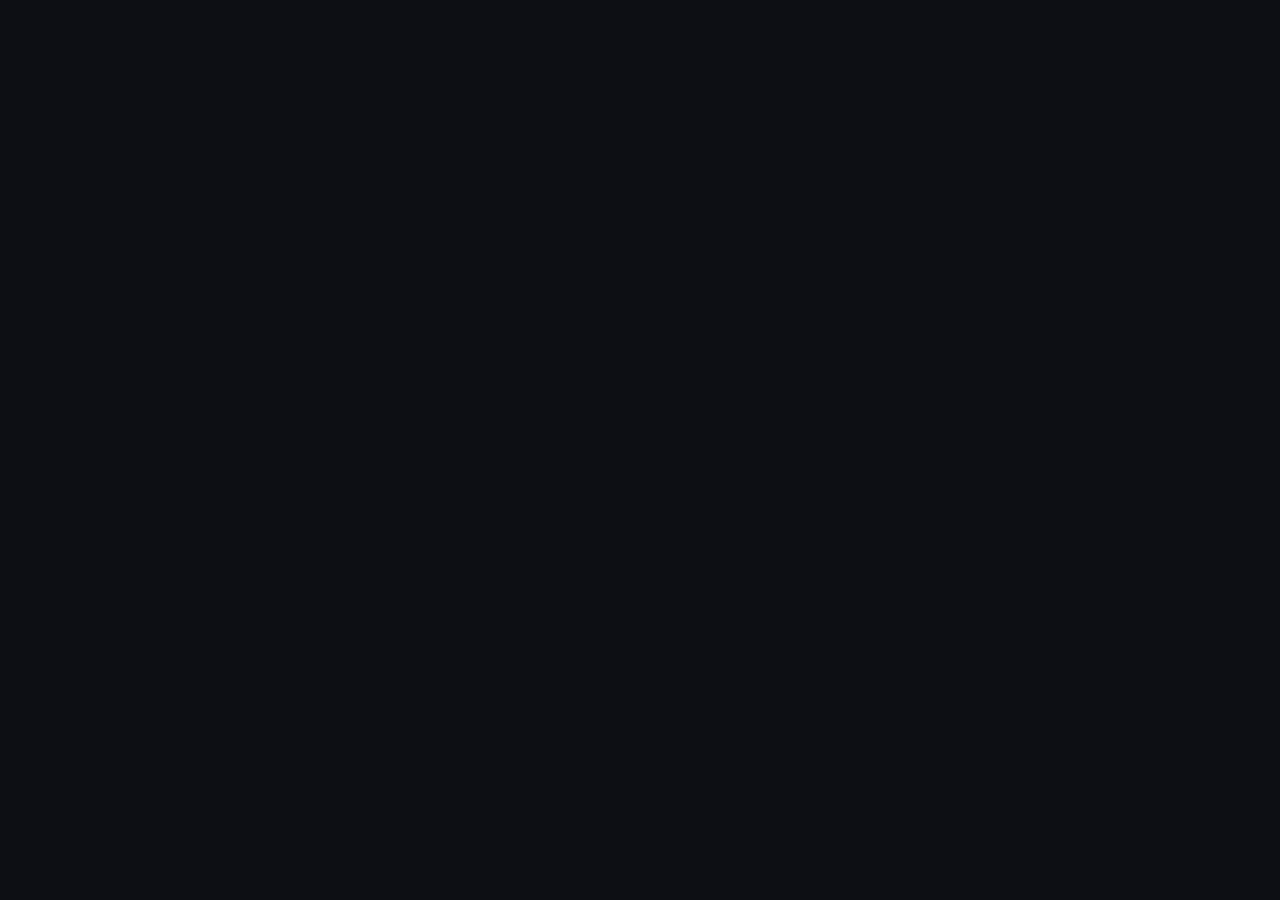
==== commit 17f3ede1: "Chapter 1 writing pass: the opening, fires that burn down, and a drawn HUD - The game is "Across the" ====
--- a/index.html
+++ b/index.html
@@ -3,7 +3,7 @@
 <head>
   <meta charset="UTF-8">
   <meta name="viewport" content="width=device-width, initial-scale=1.0, user-scalable=no">
-  <title>Hex Quest</title>
+  <title>Across the River</title>
   <link rel="stylesheet" href="src/ui/ui.css">
 </head>
 <body>
--- a/src/ui/ui.css
+++ b/src/ui/ui.css
@@ -102,39 +102,59 @@
 .vital i { display: block; height: 100%; transition: width 220ms ease-out; }
 .vital.hp i { background: #c9566a; }
 .vital.en i { background: #d8b04a; }
+.vital.en.tired i { background: #d97745; }
+/* The share of max energy lost to a late night: struck off the end of the bar. */
+.vital { position: relative; }
+.vital .lost {
+  position: absolute;
+  inset-block: 0;
+  inset-inline-end: 0;
+  background: repeating-linear-gradient(135deg, rgba(217, 119, 69, 0.55) 0 2px, rgba(0, 0, 0, 0.35) 2px 4px);
+}
 /* Low, and worth a glance: the only time a bar asks for one. */
 .vital.low { opacity: 1; animation: vital-low 1.7s ease-in-out infinite; }
 @keyframes vital-low { 50% { box-shadow: 0 0 0 1px rgba(0, 0, 0, 0.55), 0 0 9px 1px rgba(232, 104, 118, 0.95); } }
 
-/*
- * The moon dial: the whole moon left to right, quiet until the omens, amber
- * through them, red for the night the raid comes. The mark is now.
- */
-.sky { display: flex; align-items: center; gap: 6px; margin-top: 6px; color: #e9d9a6; }
-.sky.night { color: #a9b8ff; }
-.sky .orb { font-size: 11px; line-height: 1; width: 12px; text-align: center; opacity: 0.9; }
-.moon {
-  position: relative;
-  width: 114px;
-  height: 3px;
-  border-radius: 2px;
-  box-shadow: 0 0 0 1px rgba(0, 0, 0, 0.55);
-  background: linear-gradient(90deg,
-    rgba(96, 122, 70, 0.9) 0, rgba(96, 122, 70, 0.9) var(--omens),
-    #b08a30 var(--omens), #b08a30 var(--dusk),
-    #b2404f var(--dusk), #b2404f 100%);
-}
-.moon i {
+/* The corner, drawn. The day's clock on the left, the two bars beside it. */
+.hud-top { display: flex; align-items: center; gap: 10px; }
+.hud-bars { display: grid; gap: 5px; }
+.bar-row { display: flex; align-items: center; gap: 6px; }
+.bar-row .vital { margin-bottom: 0; width: 118px; height: 5px; }
+img.px { image-rendering: pixelated; width: 18px; height: 18px; display: block; }
+.bar-row img.px { width: 14px; height: 14px; object-fit: contain; }
+
+.dial { position: relative; width: 58px; height: 58px; flex: none; }
+.dial > img.px { position: absolute; left: 50%; top: 50%; width: 22px; height: 22px; transform: translate(-50%, -50%); }
+.dial .bead {
   position: absolute;
-  top: -3px;
-  width: 2px;
-  height: 9px;
-  margin-left: -1px;
-  border-radius: 1px;
-  background: #fff6dc;
-  box-shadow: 0 0 4px rgba(255, 246, 220, 0.9);
-  transition: left 240ms linear;
-}
+  width: 7px;
+  height: 7px;
+  margin: -3.5px 0 0 -3.5px;
+  border-radius: 50%;
+  background: transparent;
+  box-shadow: inset 0 0 0 1px color-mix(in srgb, var(--c) 45%, transparent);
+}
+.dial .bead.past { background: var(--c); box-shadow: 0 0 0 1px rgba(0, 0, 0, 0.5); }
+.dial .bead.now { background: var(--c); box-shadow: 0 0 0 1px rgba(0, 0, 0, 0.5), 0 0 5px 1px var(--c); animation: bead-now 2.4s ease-in-out infinite; }
+@keyframes bead-now { 50% { box-shadow: 0 0 0 1px rgba(0, 0, 0, 0.5), 0 0 2px 0 var(--c); } }
+
+.moon-pips { display: flex; gap: 6px; padding-left: 20px; margin-top: 2px; }
+.moon-pips i { width: 7px; height: 7px; border-radius: 50%; box-shadow: inset 0 0 0 1px rgba(233, 225, 200, 0.5); }
+.moon-pips i.past { background: rgba(233, 225, 200, 0.75); box-shadow: none; }
+.moon-pips i.now { background: #f4f0e2; box-shadow: 0 0 4px rgba(244, 240, 226, 0.8); }
+.moon-pips i.last { box-shadow: inset 0 0 0 1px rgba(214, 120, 120, 0.7); }
+.moon-pips i.last.omens { background: #d8a040; box-shadow: 0 0 5px rgba(240, 190, 90, 0.8); }
+.moon-pips i.last.raid { background: #c8404f; box-shadow: 0 0 6px rgba(240, 90, 100, 0.9); }
+
+#hud-more .stats { display: grid; grid-template-columns: repeat(3, auto); gap: 4px 14px; justify-content: start; font-size: 13px; }
+#hud-more .stat img.px { width: 15px; height: 15px; object-fit: contain; }
+#hud-more .stat { display: inline-flex; align-items: center; gap: 5px; white-space: nowrap; }
+
+/* A saying, when you have sat a while: set apart from the running talk. */
+.murmur.saying { color: #e8dcc0; letter-spacing: 0.01em; }
+
+/* The opening's three lines. */
+.message ul.opening { margin: 14px 0 0; padding-left: 18px; line-height: 1.7; }
 
 /* What is coming, in a line under the moon. */
 .omen { margin-top: 5px; font-style: italic; font-size: 12px; color: #f0cf7a; }
@@ -166,6 +186,7 @@
 /* ------------------------------------------------------------ journey */
 
 #journey { max-width: 270px; text-align: right; }
+#journey:empty { display: none; }
 
 /* The one line. It arrives clearly, then settles back. */
 .goal-now { font-style: italic; color: var(--ink); opacity: 0.62; transition: opacity 1600ms ease-out; }
@@ -447,7 +468,68 @@
 .icon { image-rendering: pixelated; vertical-align: middle; }
 .dim { color: var(--ink-dim); }
 
+/* ------------------------------------------------------------ your colour */
+
+.swatches {
+  display: flex;
+  flex-wrap: wrap;
+  gap: 8px;
+  margin: 6px 0 4px;
+}
+/* Each swatch is a scrap of the cloak: lit, mid and shade bands with its scarf stripe. */
+.swatch {
+  inline-size: 34px;
+  block-size: 34px;
+  padding: 0;
+  border: 2px solid var(--sw-edge);
+  border-radius: 3px;
+  background: linear-gradient(135deg,
+    var(--sw-lit) 0 30%, var(--sw-mid) 30% 62%, var(--sw-shade) 62% 78%,
+    var(--sw-accent) 78% 88%, var(--sw-shade) 88%);
+  image-rendering: pixelated;
+  cursor: pointer;
+}
+.swatch:hover { transform: translateY(-1px); }
+.swatch.on { outline: 2px solid var(--accent); outline-offset: 2px; }
+.swatch:focus-visible { outline: 2px solid var(--ink); outline-offset: 2px; }
+@media (pointer: coarse) {
+  .swatch { inline-size: 44px; block-size: 44px; }
+}
+
 /* ------------------------------------------------------------ inventory */
+
+.worn-bar {
+  display: flex;
+  flex-wrap: nowrap;
+  gap: 6px;
+  margin: 10px 0 8px;
+  padding-bottom: 8px;
+  border-bottom: 1px solid rgba(107, 88, 54, 0.45);
+  overflow-x: auto;
+  scrollbar-width: none;
+}
+
+.worn-slot {
+  flex: 1 0 44px;
+  min-inline-size: 44px;
+  min-block-size: 44px;
+  max-width: 64px;
+  aspect-ratio: 1;
+}
+.worn-slot.empty { opacity: 0.65; }
+.worn-slot.filled { background: rgba(217, 180, 91, 0.08); border-color: #5b4b2f; }
+.worn-label {
+  font-size: 10px;
+  line-height: 1.1;
+  color: var(--ink-dim);
+  text-align: center;
+  padding: 2px;
+  pointer-events: none;
+}
+
+@media (pointer: coarse) {
+  .worn-slot { min-inline-size: 48px; min-block-size: 48px; }
+}
 
 .slots {
   display: grid;
@@ -467,7 +549,13 @@
   border-radius: 3px;
 }
 
+.slot:focus-visible { outline: 2px solid var(--accent); outline-offset: 2px; }
+@media (prefers-reduced-motion: no-preference) {
+  .slot { transition: border-color 140ms ease-out, background-color 140ms ease-out; }
+}
+
 .slot.empty { opacity: 0.4; }
+.worn-slot.empty { opacity: 0.65; }
 .slot .qty { position: absolute; right: 3px; bottom: 1px; font-size: 11px; }
 
 .line {
@@ -545,7 +633,7 @@
 .ingredient { display: inline-flex; align-items: center; gap: 3px; }
 .ingredient.short { color: var(--bad); }
 
-.why { margin: 6px 0 0; padding-left: 16px; font-size: 11px; color: var(--ink-dim); }
+.why { margin: 6px 0 0; padding-left: 16px; font-size: 11px; color: var(--bad); }
 
 /* ---------------------------------------------------------------- skills */
 
@@ -606,11 +694,18 @@
 .where { color: #d8c79d; font-size: 12px; }
 
 .slot { color: inherit; font-family: inherit; cursor: pointer; padding: 0; }
-button.slot:hover, .slot.selected { border-color: var(--accent); }
+.slot.selected { border-color: var(--accent); }
+@media (hover: hover) {
+  button.slot:hover { border-color: var(--accent); }
+}
+@media (forced-colors: active) {
+  .slot { border-color: ButtonText; }
+  .slot.selected, .slot:focus-visible { outline: 2px solid Highlight; border-color: Highlight; }
+}
 .pack-stats { display: flex; flex-wrap: wrap; gap: 6px 16px; font-size: 13px; }
 .detail { margin-top: 8px; padding: 10px 12px; border: 1px solid #3a3227; border-radius: 4px; background: rgba(0,0,0,0.2); }
 .detail-head { display: flex; gap: 10px; align-items: center; }
-.detail-head > div { display: flex; flex-direction: column; }
+.detail-head > div { flex: 1; display: flex; flex-direction: column; }
 .detail .kind { font-size: 11px; text-transform: capitalize; }
 .detail p { font-family: Georgia, serif; font-size: 13px; }
 
@@ -618,6 +713,17 @@
 .village-kind { font-size: 13px; }
 .favour { padding: 10px 12px; border: 1px solid var(--panel-edge); border-radius: 4px; background: rgba(217, 180, 91, 0.06); }
 .elder { font-family: Georgia, serif; font-size: 15px; font-style: italic; }
+.rumour-box {
+  display: flex; align-items: center; justify-content: space-between; gap: 12px;
+  margin-top: 14px; padding: 8px 12px; border: 1px dashed rgba(107, 88, 54, 0.7);
+  border-radius: 4px; background: rgba(217, 180, 91, 0.04);
+}
+.rumour { margin: 0; font-size: 13px; color: #e2d3ad; }
+.link-btn {
+  flex: none; padding: 3px 9px; background: #2b2519; border: 1px solid var(--panel-edge);
+  border-radius: 3px; color: var(--ink-dim); font-family: inherit; font-size: 11px; cursor: pointer;
+}
+.link-btn:hover { border-color: var(--accent); color: var(--accent); }
 .raided { color: #ffb3bd; }
 .trade-row input { flex: 1; background: #111; color: var(--ink); border: 1px solid #3a3227; padding: 3px 6px; font-family: inherit; }
 
@@ -689,3 +795,221 @@
   border-radius: 10px;
   color: rgb(150, 214, 180);
 }
+
+/* ------------------------------------------------------------ playing with friends */
+
+/* A colour someone else in the room already has. */
+.swatch.taken { opacity: 0.28; cursor: not-allowed; filter: grayscale(0.6); }
+.swatch.taken:hover { transform: none; }
+
+/* Another player's name, over their head, in their colour. */
+.nametag {
+  position: absolute;
+  transform: translate(-50%, -100%);
+  pointer-events: none;
+  padding: 0 5px;
+  font-size: 11px;
+  line-height: 15px;
+  white-space: nowrap;
+  color: #fff6e4;
+  background: color-mix(in srgb, var(--tag, #c8443f) 70%, #000 30%);
+  border: 1px solid var(--tag-edge, #2a1626);
+  border-radius: 3px;
+  text-shadow: 0 1px 1px rgba(0, 0, 0, 0.6);
+}
+
+.roster { list-style: none; margin: 6px 0; padding: 0; }
+.roster li { display: flex; align-items: center; gap: 8px; padding: 4px 0; }
+.pip {
+  inline-size: 12px;
+  block-size: 12px;
+  border-radius: 2px;
+  background: var(--pip);
+  border: 2px solid var(--pip-edge);
+}
+
+.share { display: flex; gap: 6px; margin: 8px 0 4px; }
+.share input {
+  flex: 1;
+  min-inline-size: 0;
+  padding: 6px 8px;
+  font: 13px ui-monospace, Consolas, monospace;
+  color: var(--ink);
+  background: rgba(0, 0, 0, 0.35);
+  border: 1px solid var(--panel-edge);
+  border-radius: 3px;
+}
+.share button, .join-field input {
+  padding: 6px 12px;
+  font-family: inherit;
+  color: var(--ink);
+  background: #2b2519;
+  border: 1px solid var(--panel-edge);
+  border-radius: 3px;
+  cursor: pointer;
+}
+.mode-pick .line.on { border-color: var(--accent); background: rgba(217, 180, 91, 0.1); }
+.join-field { display: flex; flex-direction: column; gap: 4px; margin: 10px 0; font-size: 13px; color: var(--ink-dim); }
+.join-field input { cursor: text; font-size: 15px; background: rgba(0, 0, 0, 0.35); }
+.join-error { color: #f0a08a; }
+
+/* Before there is a world: a friend's link, opened. */
+.join-screen {
+  position: fixed;
+  inset: 0;
+  z-index: 50;
+  display: grid;
+  place-items: center;
+  padding: 16px;
+  background: radial-gradient(ellipse at 50% 35%, #2a2418 0%, #0d0f14 75%);
+}
+.join-card {
+  inline-size: min(440px, 100%);
+  padding: 22px 24px;
+  background: var(--panel);
+  border: 1px solid var(--panel-edge);
+  border-radius: 6px;
+  box-shadow: 0 14px 40px rgba(0, 0, 0, 0.65);
+}
+.join-card h1 { margin: 0 0 8px; font: 400 26px 'Cinzel', Georgia, serif; letter-spacing: 0.08em; color: var(--accent); }
+.join-card .big { margin-top: 12px; }
+.join-card .join-alone { display: block; margin-top: 16px; font-size: 12px; color: var(--ink-dim); background: none; border: 0; cursor: pointer; text-decoration: underline; }
+
+/* Your day is done; the others are still in theirs. */
+#dawn-wait {
+  position: absolute;
+  inset-block-start: 14px;
+  inset-inline: 0;
+  margin-inline: auto;
+  inline-size: fit-content;
+  max-inline-size: min(560px, calc(100% - 32px));
+  z-index: 20;
+  padding: 8px 16px;
+  font-size: 14px;
+  font-style: italic;
+  text-align: center;
+  color: #d8e2ff;
+  background: rgba(14, 18, 36, 0.86);
+  border: 1px solid #3b4a7a;
+  border-radius: 4px;
+  box-shadow: 0 6px 18px rgba(0, 0, 0, 0.5);
+  pointer-events: none;
+}
+
+/* Everyone in the room, and how far through their day they are. */
+.hud-roster { margin-top: 6px; display: grid; gap: 2px; font-size: 11px; }
+.hud-roster .who { display: flex; align-items: center; gap: 6px; }
+.hud-roster .pip { inline-size: 9px; block-size: 9px; border-width: 1px; }
+.hud-roster .who.waiting { opacity: 0.7; }
+
+/* Right-click another player: what you can do with them. */
+.ctx-menu {
+  position: fixed;
+  z-index: 60;
+  display: flex;
+  flex-direction: column;
+  min-inline-size: 160px;
+  padding: 4px;
+  background: var(--panel);
+  border: 1px solid var(--panel-edge);
+  border-radius: 4px;
+  box-shadow: 0 8px 24px rgba(0, 0, 0, 0.6);
+}
+.ctx-menu button {
+  padding: 7px 10px;
+  font: 13px Georgia, serif;
+  text-align: start;
+  color: var(--ink);
+  background: none;
+  border: 0;
+  border-radius: 3px;
+  cursor: pointer;
+}
+.ctx-menu button:hover, .ctx-menu button:focus-visible { background: rgba(217, 180, 91, 0.14); outline: none; }
+.ctx-menu button.bad { color: #f0a08a; }
+
+/* Trading with another player. */
+.trade-row.offered { background: rgba(217, 180, 91, 0.08); }
+.stepper { display: inline-flex; align-items: center; gap: 6px; margin-inline-start: auto; }
+.stepper button {
+  inline-size: 24px; block-size: 24px; padding: 0;
+  color: var(--ink); background: #2b2519; border: 1px solid var(--panel-edge); border-radius: 3px; cursor: pointer;
+}
+.stepper button:disabled { opacity: 0.35; cursor: default; }
+.stepper b { min-inline-size: 16px; text-align: center; }
+.gold-row input {
+  inline-size: 70px; margin-inline-start: auto; padding: 3px 6px;
+  color: var(--ink); background: rgba(0, 0, 0, 0.35); border: 1px solid var(--panel-edge); border-radius: 3px;
+}
+.coin { color: #f6cf6e; }
+.trade-status { margin: 10px 0 0; font-style: italic; color: var(--ink-dim); }
+.trade-status.them { color: #a6f08a; }
+@media (pointer: coarse) { .stepper button { inline-size: 36px; block-size: 36px; } }
+
+/* ---------------------------------------------------------- village work */
+
+/* A shift under way: what you are doing, and a way to stop. */
+#work-shift {
+  position: absolute;
+  inset-block-start: 14px;
+  inset-inline: 0;
+  margin-inline: auto;
+  inline-size: fit-content;
+  max-inline-size: min(560px, calc(100% - 32px));
+  z-index: 20;
+  display: flex;
+  align-items: center;
+  gap: 12px;
+  padding: 7px 8px 7px 16px;
+  font-size: 14px;
+  font-style: italic;
+  color: #f3e3bd;
+  background: rgba(36, 26, 14, 0.88);
+  border: 1px solid #6b5836;
+  border-radius: 4px;
+  box-shadow: 0 6px 18px rgba(0, 0, 0, 0.5);
+}
+#work-shift button {
+  font: 13px Georgia, serif;
+  font-style: normal;
+  padding: 4px 12px;
+  color: var(--ink);
+  background: rgba(0, 0, 0, 0.3);
+  border: 1px solid #6b5836;
+  border-radius: 3px;
+  cursor: pointer;
+}
+
+/* The village panel: the job, and an errand you are on. */
+.job, .errand {
+  margin: 0 0 12px;
+  padding: 10px 12px;
+  border: 1px solid var(--panel-edge);
+  border-radius: 4px;
+  background: rgba(217, 180, 91, 0.06);
+}
+.job h3, .errand h3 { margin: 0 0 4px; }
+.job .trade-row button, .errand > button { margin-inline-start: auto; }
+.errand { background: rgba(120, 160, 220, 0.07); }
+.omen.errand { color: #b8d0f0; }
+.omen.errand.late { color: #ffb38a; }
+.trade-row s { opacity: 0.6; }
+
+/* The pack: four slots for food on the left, everything else on the right. */
+.pack-split { display: grid; grid-template-columns: auto 1fr; gap: 16px; margin: 10px 0; }
+.pack-split h4 { margin: 0; font-size: 12px; font-weight: normal; letter-spacing: 0.04em; }
+.pack-split .slots { margin: 6px 0 0; }
+.food-slots .slots { grid-template-columns: repeat(2, 48px); }
+.main-slots .slots { grid-template-columns: repeat(auto-fill, 48px); }
+.slot.empty.food { border-style: dashed; border-color: #5b6b3a; }
+.food-slots h4 { color: #b7cf8a; }
+.slot.lent { border-color: #6b8bbf; }
+.slot .lent-tag {
+  position: absolute; left: 2px; top: 1px; font-size: 9px; letter-spacing: 0.04em;
+  text-transform: uppercase; color: #b8d0f0;
+}
+.slot.over { opacity: 0.6; border-style: dotted; }
+.ctx-menu button[disabled] { color: var(--ink); opacity: 0.55; cursor: default; }
+@media (max-width: 480px) {
+  .pack-split { grid-template-columns: 1fr; }
+}
